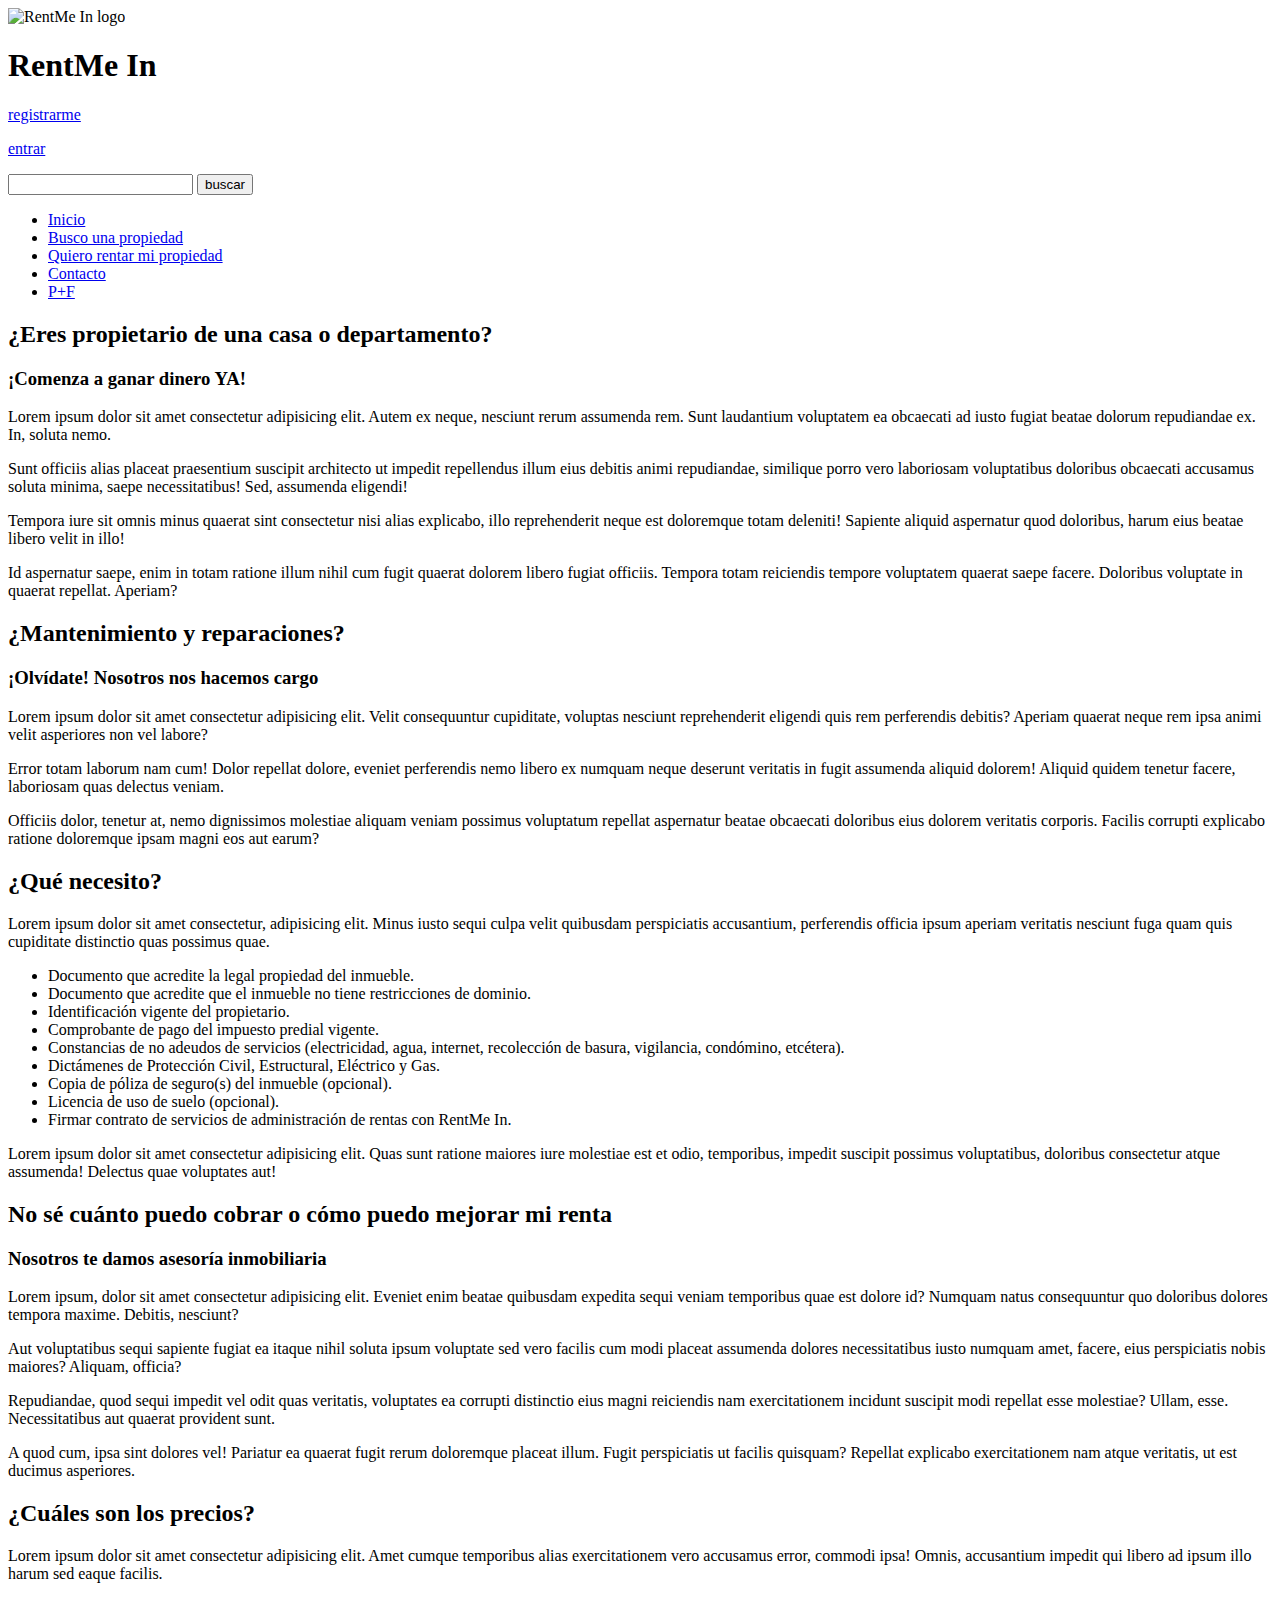
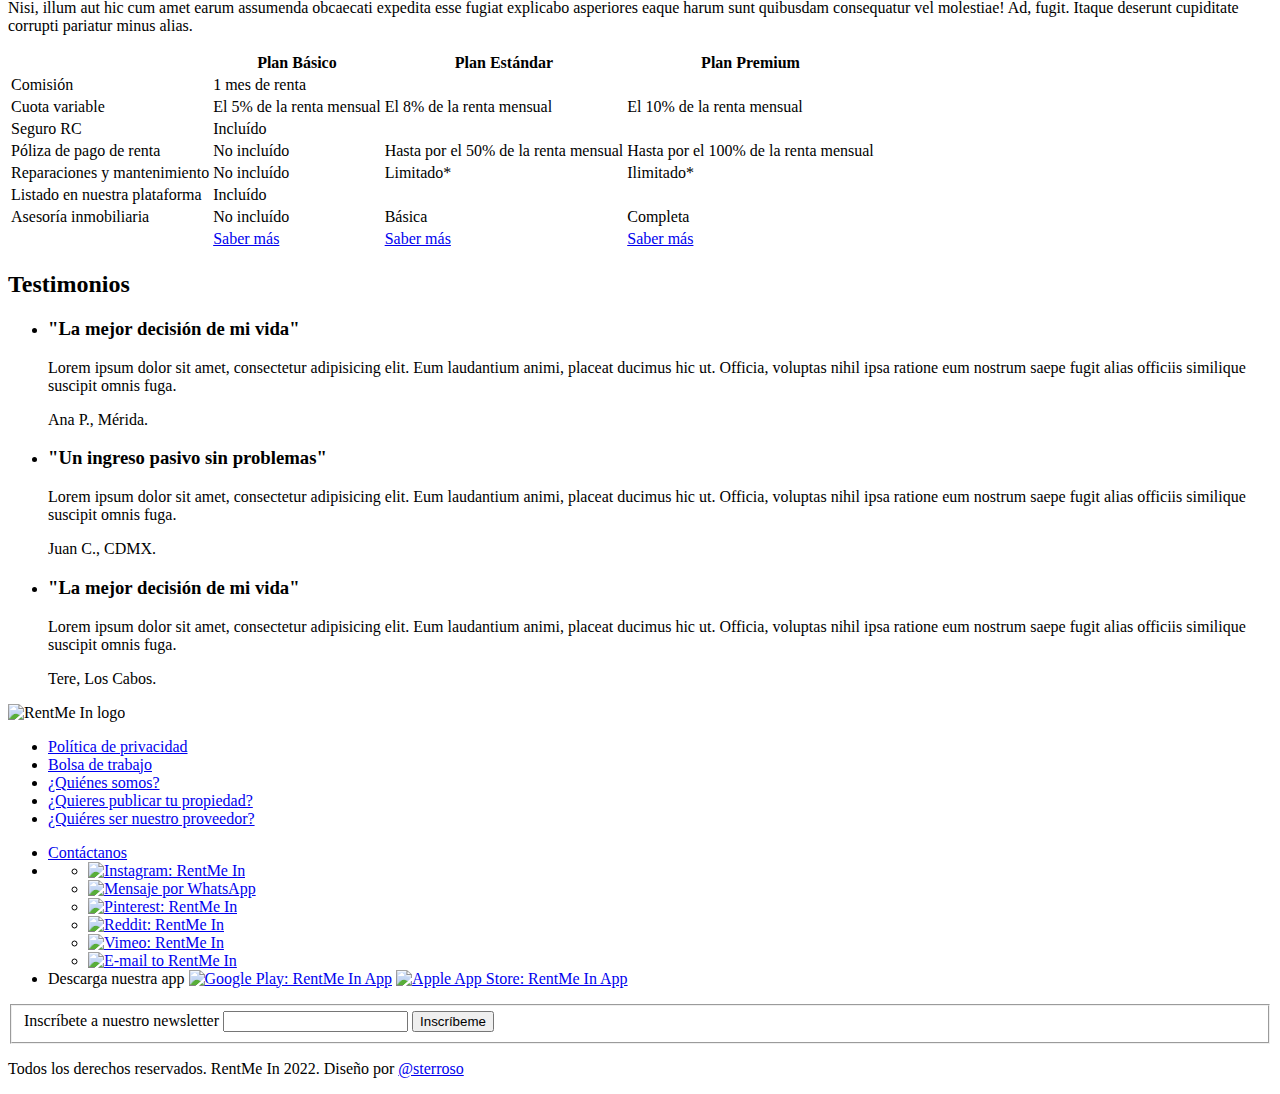
==== pages/arrendadores.html @ 109c3482 "Copyright y 'diseño por'" ====
<!DOCTYPE html>
<html lang="en">
<head>
    <!-- El atributo href de este elemento permite que todos los 
        enlaces de este html sean relativos a esta ruta.
        Se actualizará cuando se publique en el servidor de producción. -->
    <base href="/">
    <meta charset="UTF-8">
    <meta http-equiv="X-UA-Compatible" content="IE=edge">
    <meta name="viewport" content="width=device-width, initial-scale=1.0">
    <title>Quiero rentar mi propiedad</title>
    <link rel="stylesheet" href="../css/normal.css">
</head>
<body>
    <!-- Encabezado -->
    <header>
        <div class="logo"><img src="img/rentmein_logo_128x128.png" alt="RentMe In logo"></div>
        <div>
            <h1 class="main-title">RentMe In</h1>
            <div class="user-area">
                <p><a href="pages/registro.html" class="register">registrarme</a></p>
                <p><a href="pages/login.html" class="login">entrar</a></p>
            </div>
            <div class="search-top">
                <form action="pages/buscar.html" method="post" id="top_search_form">
                    <input type="search" name="query">
                    <input type="submit" value="buscar">
                </form>
            </div>
            <div class="main-menu">
                <nav>
                    <ul>
                        <li><a href="index.html">Inicio</a></li>
                        <li><a href="pages/buscar.html">Busco una propiedad</a></li>
                        <li><a href="pages/arrendadores.html">Quiero rentar mi propiedad</a></li>
                        <li><a href="pages/contacto.html">Contacto</a></li>
                        <li><a href="pages/preguntas.html">P+F</a></li>
                    </ul>
                </nav>
            </div>
        </div>
    </header>

    <!-- Contenido principal -->
    <main>
        <section>
            <hgroup>
                <h2>¿Eres propietario de una casa o departamento?</h2>
                <h3>¡Comenza a ganar dinero YA!</h3>
            </hgroup>
            
            <p>Lorem ipsum dolor sit amet consectetur adipisicing elit. Autem ex neque, nesciunt rerum assumenda rem. Sunt laudantium voluptatem ea obcaecati ad iusto fugiat beatae dolorum repudiandae ex. In, soluta nemo.</p>
            <p>Sunt officiis alias placeat praesentium suscipit architecto ut impedit repellendus illum eius debitis animi repudiandae, similique porro vero laboriosam voluptatibus doloribus obcaecati accusamus soluta minima, saepe necessitatibus! Sed, assumenda eligendi!</p>
            <p>Tempora iure sit omnis minus quaerat sint consectetur nisi alias explicabo, illo reprehenderit neque est doloremque totam deleniti! Sapiente aliquid aspernatur quod doloribus, harum eius beatae libero velit in illo!</p>
            <p>Id aspernatur saepe, enim in totam ratione illum nihil cum fugit quaerat dolorem libero fugiat officiis. Tempora totam reiciendis tempore voluptatem quaerat saepe facere. Doloribus voluptate in quaerat repellat. Aperiam?</p>
        </section>

        <section>
            <hgroup>
                <h2>¿Mantenimiento y reparaciones?</h2>
                <h3>¡Olvídate! Nosotros nos hacemos cargo</h3>
            </hgroup>
            
            <p>Lorem ipsum dolor sit amet consectetur adipisicing elit. Velit consequuntur cupiditate, voluptas nesciunt reprehenderit eligendi quis rem perferendis debitis? Aperiam quaerat neque rem ipsa animi velit asperiores non vel labore?</p>
            <p>Error totam laborum nam cum! Dolor repellat dolore, eveniet perferendis nemo libero ex numquam neque deserunt veritatis in fugit assumenda aliquid dolorem! Aliquid quidem tenetur facere, laboriosam quas delectus veniam.</p>
            <p>Officiis dolor, tenetur at, nemo dignissimos molestiae aliquam veniam possimus voluptatum repellat aspernatur beatae obcaecati doloribus eius dolorem veritatis corporis. Facilis corrupti explicabo ratione doloremque ipsam magni eos aut earum?</p>
        </section>

        <section>
            <h2>¿Qué necesito?</h2>
            <p>Lorem ipsum dolor sit amet consectetur, adipisicing elit. Minus iusto sequi culpa velit quibusdam perspiciatis accusantium, perferendis officia ipsum aperiam veritatis nesciunt fuga quam quis cupiditate distinctio quas possimus quae.</p>
            <ul>
                <li>Documento que acredite la legal propiedad del inmueble.</li>
                <li>Documento que acredite que el inmueble no tiene restricciones de dominio.</li>
                <li>Identificación vigente del propietario.</li>
                <li>Comprobante de pago del impuesto predial vigente.</li>
                <li>Constancias de no adeudos de servicios (electricidad, agua, internet, recolección de basura, vigilancia, condómino, etcétera).</li>
                <li>Dictámenes de Protección Civil, Estructural, Eléctrico y Gas.</li>
                <li>Copia de póliza de seguro(s) del inmueble (opcional).</li>
                <li>Licencia de uso de suelo (opcional).</li>
                <li>Firmar contrato de servicios de administración de rentas con RentMe In.</li>
            </ul>
            <p>Lorem ipsum dolor sit amet consectetur adipisicing elit. Quas sunt ratione maiores iure molestiae est et odio, temporibus, impedit suscipit possimus voluptatibus, doloribus consectetur atque assumenda! Delectus quae voluptates aut!</p>
        </section>

        <section>
            <hgroup>
                <h2>No sé cuánto puedo cobrar o cómo puedo mejorar mi renta</h2>
                <h3>Nosotros te damos asesoría inmobiliaria</h3>
            </hgroup>
            <p>Lorem ipsum, dolor sit amet consectetur adipisicing elit. Eveniet enim beatae quibusdam expedita sequi veniam temporibus quae est dolore id? Numquam natus consequuntur quo doloribus dolores tempora maxime. Debitis, nesciunt?</p>
            <p>Aut voluptatibus sequi sapiente fugiat ea itaque nihil soluta ipsum voluptate sed vero facilis cum modi placeat assumenda dolores necessitatibus iusto numquam amet, facere, eius perspiciatis nobis maiores? Aliquam, officia?</p>
            <p>Repudiandae, quod sequi impedit vel odit quas veritatis, voluptates ea corrupti distinctio eius magni reiciendis nam exercitationem incidunt suscipit modi repellat esse molestiae? Ullam, esse. Necessitatibus aut quaerat provident sunt.</p>
            <p>A quod cum, ipsa sint dolores vel! Pariatur ea quaerat fugit rerum doloremque placeat illum. Fugit perspiciatis ut facilis quisquam? Repellat explicabo exercitationem nam atque veritatis, ut est ducimus asperiores.</p>
        </section>

        <section>
            <h2>¿Cuáles son los precios?</h2>
            <p>Lorem ipsum dolor sit amet consectetur adipisicing elit. Amet cumque temporibus alias exercitationem vero accusamus error, commodi ipsa! Omnis, accusantium impedit qui libero ad ipsum illo harum sed eaque facilis.</p>
            <p>Nisi, illum aut hic cum amet earum assumenda obcaecati expedita esse fugiat explicabo asperiores eaque harum sunt quibusdam consequatur vel molestiae! Ad, fugit. Itaque deserunt cupiditate corrupti pariatur minus alias.</p>
            <table class="stripes first-column first-row" id="tabla_de_precios">
                <thead>
                    <tr>
                        <th></th>
                        <th>Plan Básico</th>
                        <th>Plan Estándar</th>
                        <th>Plan Premium</th>
                    </tr>
                </thead>
                <tbody>
                    <tr>
                        <td>Comisión</td>
                        <td colspan="3">1 mes de renta</td>
                    </tr>
                    <tr>
                        <td>Cuota variable</td>
                        <td>El 5% de la renta mensual</td>
                        <td>El 8% de la renta mensual</td>
                        <td>El 10% de la renta mensual</td>
                    </tr>
                    <tr>
                        <td>Seguro RC</td>
                        <td colspan="3">Incluído</td>
                    </tr>
                    <tr>
                        <td>Póliza de pago de renta</td>
                        <td>No incluído</td>
                        <td>Hasta por el 50% de la renta mensual</td>
                        <td>Hasta por el 100% de la renta mensual</td>
                    </tr>
                    <tr>
                        <td>Reparaciones y mantenimiento</td>
                        <td>No incluído</td>
                        <td>Limitado*</td>
                        <td>Ilimitado*</td>
                    </tr>
                    <tr>
                        <td>Listado en nuestra plataforma</td>
                        <td colspan="3">Incluído</td>
                    </tr>
                    <tr>
                        <td>Asesoría inmobiliaria</td>
                        <td>No incluído</td>
                        <td>Básica</td>
                        <td>Completa</td>
                    </tr>
                </tbody>
                <tfoot>
                    <tr>
                        <td></td>
                        <td><a href="pages/plan_basico.html">Saber más</a></td>
                        <td><a href="pages/plan_estandar.html">Saber más</a></td>
                        <td><a href="pages/plan_premium.html">Saber más</a></td>
                    </tr>
                </tfoot>
            </table>
        </section>

        <section>
            <h2>Testimonios</h2>
            <ul class="testimonios">
                <li>
                    <h3>"La mejor decisión de mi vida"</h3>
                    <p class="testimonio">Lorem ipsum dolor sit amet, consectetur adipisicing elit. Eum laudantium animi, placeat ducimus hic ut. Officia, voluptas nihil ipsa ratione eum nostrum saepe fugit alias officiis similique suscipit omnis fuga.</p>
                    <p class="testimonio-autor">Ana P., Mérida.</p>
                </li>
                <li>
                    <h3>"Un ingreso pasivo sin problemas"</h3>
                    <p class="testimonio">Lorem ipsum dolor sit amet, consectetur adipisicing elit. Eum laudantium animi, placeat ducimus hic ut. Officia, voluptas nihil ipsa ratione eum nostrum saepe fugit alias officiis similique suscipit omnis fuga.</p>
                    <p class="testimonio-autor">Juan C., CDMX.</p>
                </li>
                <li>
                    <h3>"La mejor decisión de mi vida"</h3>
                    <p class="testimonio">Lorem ipsum dolor sit amet, consectetur adipisicing elit. Eum laudantium animi, placeat ducimus hic ut. Officia, voluptas nihil ipsa ratione eum nostrum saepe fugit alias officiis similique suscipit omnis fuga.</p>
                    <p class="testimonio-autor">Tere, Los Cabos.</p>
                </li>
            </ul>
        </section>
    </main>

    <!-- Pié de página -->
    <footer>
        <div class="fotter-multicolumn">
            <div class="logo"><img src="img/rentmein_logo_128x128.png" alt="RentMe In logo"></div>
            <div class="footer-menu">
                <ul>
                    <li><a href="pages/privacidad.html">Política de privacidad</a></li>
                    <li><a href="pages/bolsa_de_trabajo.html">Bolsa de trabajo</a></li>
                    <li><a href="pages/nosotros.html">¿Quiénes somos?</a></li>
                    <li><a href="pages/arrendadores.html">¿Quieres publicar tu propiedad?</a></li>
                    <li><a href="pages/proveedores.html">¿Quiéres ser nuestro proveedor?</a></li>
                </ul>
            </div>
            <div class="footer-menu">
                <ul>
                    <li><a href="pages/contacto.html">Contáctanos</a></li>
                    <li>
                        <ul class="social-media-links">
                            <li><a href="https://instagram.com/rentmein/" target="_blank"><img
                                        src="img/005-instagram.png" alt="Instagram: RentMe In"></a></li>
                            <li><a href="https://wa.me/529671410559" target="_blank"><img src="img/002-whatsapp.png"
                                        alt="Mensaje por WhatsApp"></a></li>
                            <li><a href="https://pinterest.com/rentmein/" target="_blank"><img
                                        src="img/001-pinterest.png" alt="Pinterest: RentMe In"></a></li>
                            <li><a href="https://reddit.com/u/rentmein/" target="_blank"><img src="img/003-reddit.png"
                                        alt="Reddit: RentMe In"></a></li>
                            <li><a href="https://vimeo.com/rentmein/" target="_blank"><img src="img/004-vimeo.png"
                                        alt="Vimeo: RentMe In"></a></li>
                            <li><a href="mailto:info@rentmein.com"><img src="img/006-email.png"
                                        alt="E-mail to RentMe In"></a></li>
                        </ul>
                    </li>
                    <li>Descarga nuestra app <a
                            href="https://play.google.com/store/apps/details?id=com.rentmein.mediaclient"
                            target="_blank"><img src="img/007-playstore.png" alt="Google Play: RentMe In App"></a> <a
                            href="https://apps.apple.com/es/app/rentme-in/id000000000" target="_blank"><img
                                src="img/008-app-store.png" alt="Apple App Store: RentMe In App"></a></li>
                </ul>
            </div>
            <div class="newsletter-subscription-column">
                <form action="subscripcion.html" class="newsletter-subscription-form">
                    <fieldset>
                        <label for="email">Inscríbete a nuestro newsletter</label>
                        <input type="email" name="email" id="email">
                        <input type="submit" value="Inscríbeme">
                    </fieldset>
                </form>
            </div>
        </div>
        <div class="footerspan">
            <p class="copyright">Todos los derechos reservados. RentMe In 2022. Diseño por <a
                    href="http://coderhouse.terroso.com.mx/37255/reto_1" target="_blank"
                    rel="noopener noreferrer">@sterroso</a></p>
        </div>
    </footer>
</body>
</html>
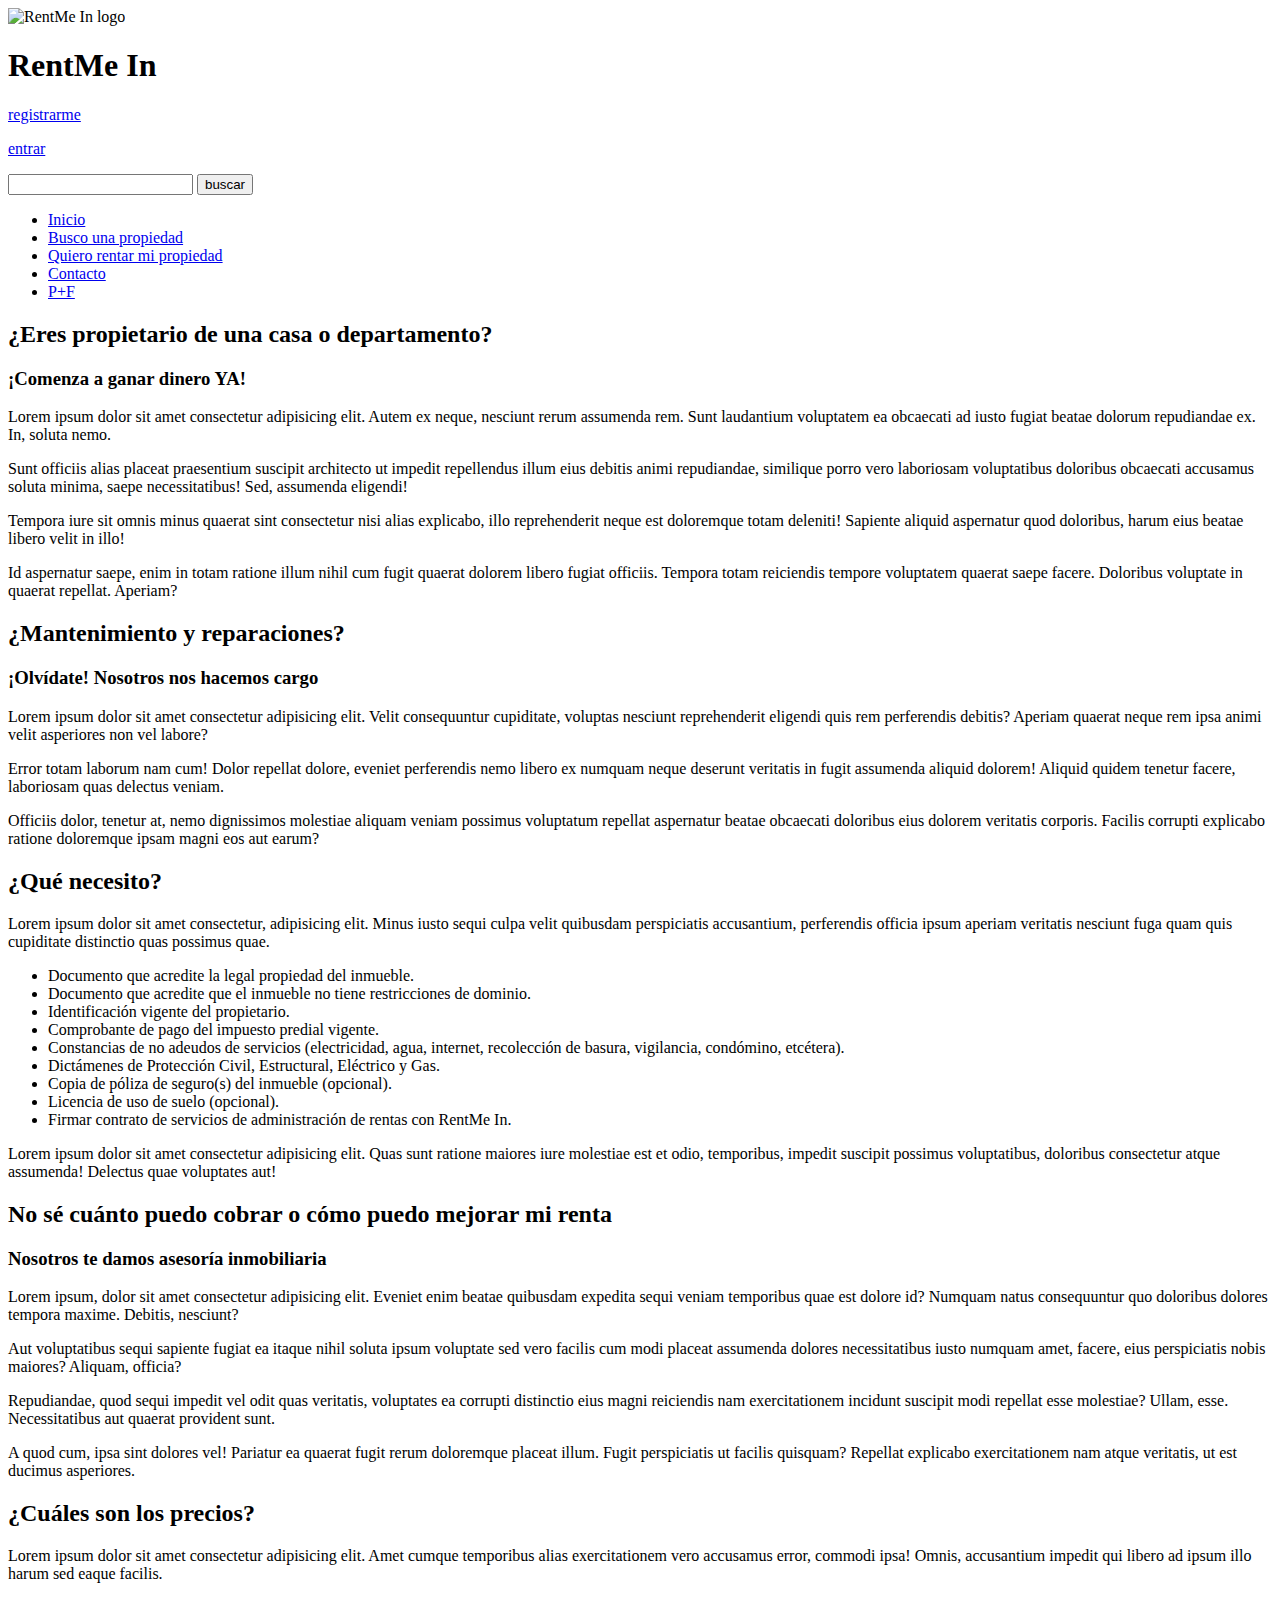
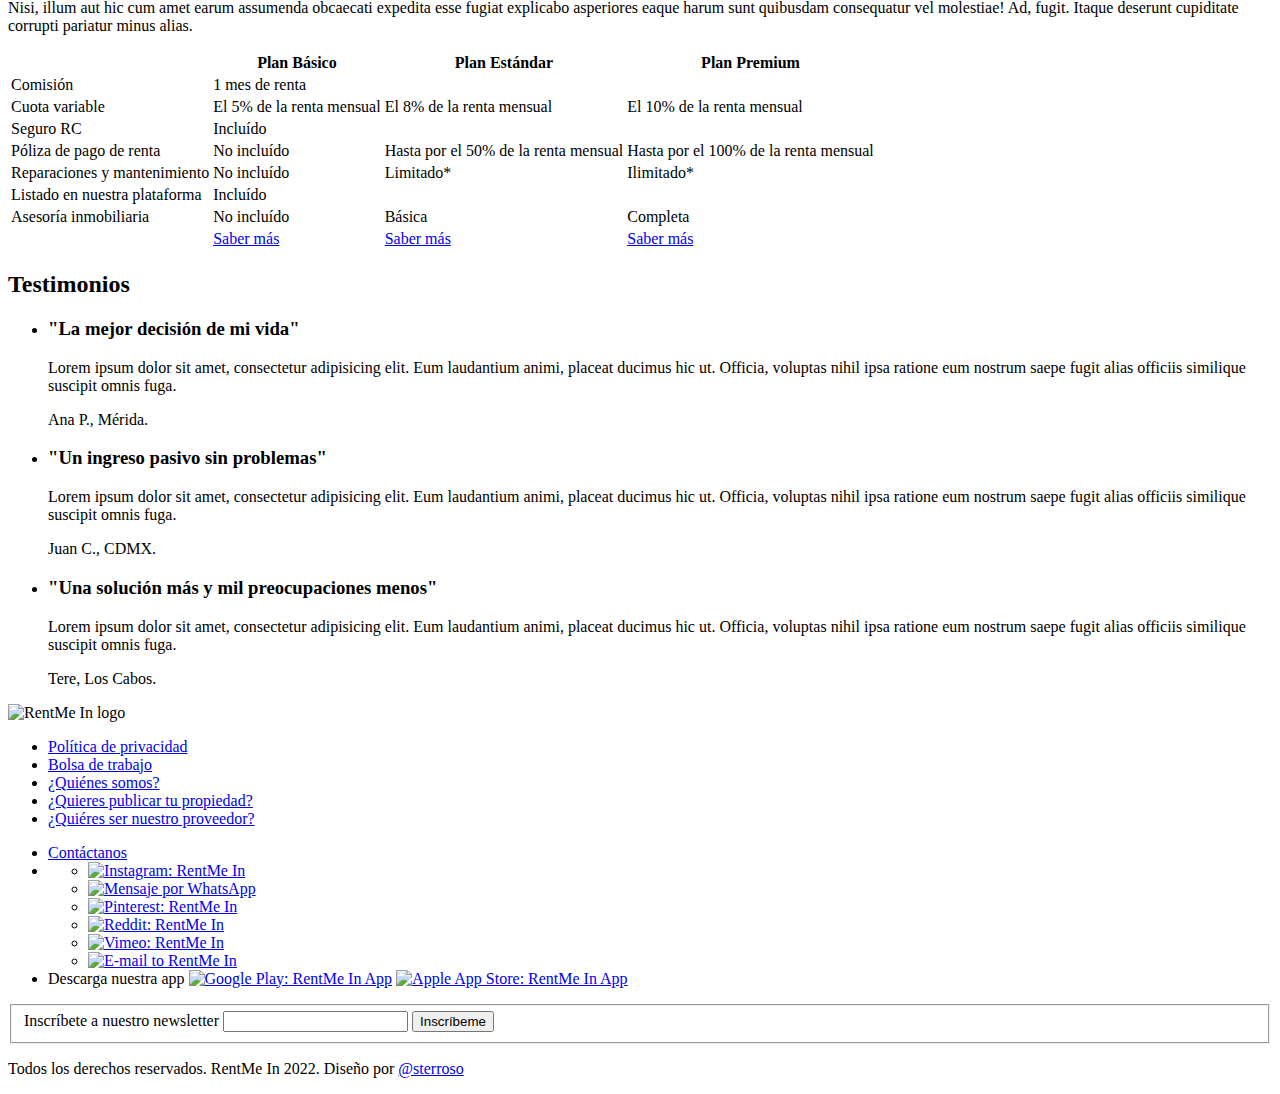
==== commit 96fa5b50: "Cambio testimonio arrendadores" ====
--- a/pages/arrendadores.html
+++ b/pages/arrendadores.html
@@ -1,5 +1,6 @@
 <!DOCTYPE html>
 <html lang="en">
+
 <head>
     <!-- El atributo href de este elemento permite que todos los 
         enlaces de este html sean relativos a esta ruta.
@@ -11,6 +12,7 @@
     <title>Quiero rentar mi propiedad</title>
     <link rel="stylesheet" href="../css/normal.css">
 </head>
+
 <body>
     <!-- Encabezado -->
     <header>
@@ -48,11 +50,19 @@
                 <h2>¿Eres propietario de una casa o departamento?</h2>
                 <h3>¡Comenza a ganar dinero YA!</h3>
             </hgroup>
-            
-            <p>Lorem ipsum dolor sit amet consectetur adipisicing elit. Autem ex neque, nesciunt rerum assumenda rem. Sunt laudantium voluptatem ea obcaecati ad iusto fugiat beatae dolorum repudiandae ex. In, soluta nemo.</p>
-            <p>Sunt officiis alias placeat praesentium suscipit architecto ut impedit repellendus illum eius debitis animi repudiandae, similique porro vero laboriosam voluptatibus doloribus obcaecati accusamus soluta minima, saepe necessitatibus! Sed, assumenda eligendi!</p>
-            <p>Tempora iure sit omnis minus quaerat sint consectetur nisi alias explicabo, illo reprehenderit neque est doloremque totam deleniti! Sapiente aliquid aspernatur quod doloribus, harum eius beatae libero velit in illo!</p>
-            <p>Id aspernatur saepe, enim in totam ratione illum nihil cum fugit quaerat dolorem libero fugiat officiis. Tempora totam reiciendis tempore voluptatem quaerat saepe facere. Doloribus voluptate in quaerat repellat. Aperiam?</p>
+
+            <p>Lorem ipsum dolor sit amet consectetur adipisicing elit. Autem ex neque, nesciunt rerum assumenda rem.
+                Sunt laudantium voluptatem ea obcaecati ad iusto fugiat beatae dolorum repudiandae ex. In, soluta nemo.
+            </p>
+            <p>Sunt officiis alias placeat praesentium suscipit architecto ut impedit repellendus illum eius debitis
+                animi repudiandae, similique porro vero laboriosam voluptatibus doloribus obcaecati accusamus soluta
+                minima, saepe necessitatibus! Sed, assumenda eligendi!</p>
+            <p>Tempora iure sit omnis minus quaerat sint consectetur nisi alias explicabo, illo reprehenderit neque est
+                doloremque totam deleniti! Sapiente aliquid aspernatur quod doloribus, harum eius beatae libero velit in
+                illo!</p>
+            <p>Id aspernatur saepe, enim in totam ratione illum nihil cum fugit quaerat dolorem libero fugiat officiis.
+                Tempora totam reiciendis tempore voluptatem quaerat saepe facere. Doloribus voluptate in quaerat
+                repellat. Aperiam?</p>
         </section>
 
         <section>
@@ -60,27 +70,38 @@
                 <h2>¿Mantenimiento y reparaciones?</h2>
                 <h3>¡Olvídate! Nosotros nos hacemos cargo</h3>
             </hgroup>
-            
-            <p>Lorem ipsum dolor sit amet consectetur adipisicing elit. Velit consequuntur cupiditate, voluptas nesciunt reprehenderit eligendi quis rem perferendis debitis? Aperiam quaerat neque rem ipsa animi velit asperiores non vel labore?</p>
-            <p>Error totam laborum nam cum! Dolor repellat dolore, eveniet perferendis nemo libero ex numquam neque deserunt veritatis in fugit assumenda aliquid dolorem! Aliquid quidem tenetur facere, laboriosam quas delectus veniam.</p>
-            <p>Officiis dolor, tenetur at, nemo dignissimos molestiae aliquam veniam possimus voluptatum repellat aspernatur beatae obcaecati doloribus eius dolorem veritatis corporis. Facilis corrupti explicabo ratione doloremque ipsam magni eos aut earum?</p>
+
+            <p>Lorem ipsum dolor sit amet consectetur adipisicing elit. Velit consequuntur cupiditate, voluptas nesciunt
+                reprehenderit eligendi quis rem perferendis debitis? Aperiam quaerat neque rem ipsa animi velit
+                asperiores non vel labore?</p>
+            <p>Error totam laborum nam cum! Dolor repellat dolore, eveniet perferendis nemo libero ex numquam neque
+                deserunt veritatis in fugit assumenda aliquid dolorem! Aliquid quidem tenetur facere, laboriosam quas
+                delectus veniam.</p>
+            <p>Officiis dolor, tenetur at, nemo dignissimos molestiae aliquam veniam possimus voluptatum repellat
+                aspernatur beatae obcaecati doloribus eius dolorem veritatis corporis. Facilis corrupti explicabo
+                ratione doloremque ipsam magni eos aut earum?</p>
         </section>
 
         <section>
             <h2>¿Qué necesito?</h2>
-            <p>Lorem ipsum dolor sit amet consectetur, adipisicing elit. Minus iusto sequi culpa velit quibusdam perspiciatis accusantium, perferendis officia ipsum aperiam veritatis nesciunt fuga quam quis cupiditate distinctio quas possimus quae.</p>
+            <p>Lorem ipsum dolor sit amet consectetur, adipisicing elit. Minus iusto sequi culpa velit quibusdam
+                perspiciatis accusantium, perferendis officia ipsum aperiam veritatis nesciunt fuga quam quis cupiditate
+                distinctio quas possimus quae.</p>
             <ul>
                 <li>Documento que acredite la legal propiedad del inmueble.</li>
                 <li>Documento que acredite que el inmueble no tiene restricciones de dominio.</li>
                 <li>Identificación vigente del propietario.</li>
                 <li>Comprobante de pago del impuesto predial vigente.</li>
-                <li>Constancias de no adeudos de servicios (electricidad, agua, internet, recolección de basura, vigilancia, condómino, etcétera).</li>
+                <li>Constancias de no adeudos de servicios (electricidad, agua, internet, recolección de basura,
+                    vigilancia, condómino, etcétera).</li>
                 <li>Dictámenes de Protección Civil, Estructural, Eléctrico y Gas.</li>
                 <li>Copia de póliza de seguro(s) del inmueble (opcional).</li>
                 <li>Licencia de uso de suelo (opcional).</li>
                 <li>Firmar contrato de servicios de administración de rentas con RentMe In.</li>
             </ul>
-            <p>Lorem ipsum dolor sit amet consectetur adipisicing elit. Quas sunt ratione maiores iure molestiae est et odio, temporibus, impedit suscipit possimus voluptatibus, doloribus consectetur atque assumenda! Delectus quae voluptates aut!</p>
+            <p>Lorem ipsum dolor sit amet consectetur adipisicing elit. Quas sunt ratione maiores iure molestiae est et
+                odio, temporibus, impedit suscipit possimus voluptatibus, doloribus consectetur atque assumenda!
+                Delectus quae voluptates aut!</p>
         </section>
 
         <section>
@@ -88,16 +109,28 @@
                 <h2>No sé cuánto puedo cobrar o cómo puedo mejorar mi renta</h2>
                 <h3>Nosotros te damos asesoría inmobiliaria</h3>
             </hgroup>
-            <p>Lorem ipsum, dolor sit amet consectetur adipisicing elit. Eveniet enim beatae quibusdam expedita sequi veniam temporibus quae est dolore id? Numquam natus consequuntur quo doloribus dolores tempora maxime. Debitis, nesciunt?</p>
-            <p>Aut voluptatibus sequi sapiente fugiat ea itaque nihil soluta ipsum voluptate sed vero facilis cum modi placeat assumenda dolores necessitatibus iusto numquam amet, facere, eius perspiciatis nobis maiores? Aliquam, officia?</p>
-            <p>Repudiandae, quod sequi impedit vel odit quas veritatis, voluptates ea corrupti distinctio eius magni reiciendis nam exercitationem incidunt suscipit modi repellat esse molestiae? Ullam, esse. Necessitatibus aut quaerat provident sunt.</p>
-            <p>A quod cum, ipsa sint dolores vel! Pariatur ea quaerat fugit rerum doloremque placeat illum. Fugit perspiciatis ut facilis quisquam? Repellat explicabo exercitationem nam atque veritatis, ut est ducimus asperiores.</p>
+            <p>Lorem ipsum, dolor sit amet consectetur adipisicing elit. Eveniet enim beatae quibusdam expedita sequi
+                veniam temporibus quae est dolore id? Numquam natus consequuntur quo doloribus dolores tempora maxime.
+                Debitis, nesciunt?</p>
+            <p>Aut voluptatibus sequi sapiente fugiat ea itaque nihil soluta ipsum voluptate sed vero facilis cum modi
+                placeat assumenda dolores necessitatibus iusto numquam amet, facere, eius perspiciatis nobis maiores?
+                Aliquam, officia?</p>
+            <p>Repudiandae, quod sequi impedit vel odit quas veritatis, voluptates ea corrupti distinctio eius magni
+                reiciendis nam exercitationem incidunt suscipit modi repellat esse molestiae? Ullam, esse.
+                Necessitatibus aut quaerat provident sunt.</p>
+            <p>A quod cum, ipsa sint dolores vel! Pariatur ea quaerat fugit rerum doloremque placeat illum. Fugit
+                perspiciatis ut facilis quisquam? Repellat explicabo exercitationem nam atque veritatis, ut est ducimus
+                asperiores.</p>
         </section>
 
         <section>
             <h2>¿Cuáles son los precios?</h2>
-            <p>Lorem ipsum dolor sit amet consectetur adipisicing elit. Amet cumque temporibus alias exercitationem vero accusamus error, commodi ipsa! Omnis, accusantium impedit qui libero ad ipsum illo harum sed eaque facilis.</p>
-            <p>Nisi, illum aut hic cum amet earum assumenda obcaecati expedita esse fugiat explicabo asperiores eaque harum sunt quibusdam consequatur vel molestiae! Ad, fugit. Itaque deserunt cupiditate corrupti pariatur minus alias.</p>
+            <p>Lorem ipsum dolor sit amet consectetur adipisicing elit. Amet cumque temporibus alias exercitationem vero
+                accusamus error, commodi ipsa! Omnis, accusantium impedit qui libero ad ipsum illo harum sed eaque
+                facilis.</p>
+            <p>Nisi, illum aut hic cum amet earum assumenda obcaecati expedita esse fugiat explicabo asperiores eaque
+                harum sunt quibusdam consequatur vel molestiae! Ad, fugit. Itaque deserunt cupiditate corrupti pariatur
+                minus alias.</p>
             <table class="stripes first-column first-row" id="tabla_de_precios">
                 <thead>
                     <tr>
@@ -161,17 +194,23 @@
             <ul class="testimonios">
                 <li>
                     <h3>"La mejor decisión de mi vida"</h3>
-                    <p class="testimonio">Lorem ipsum dolor sit amet, consectetur adipisicing elit. Eum laudantium animi, placeat ducimus hic ut. Officia, voluptas nihil ipsa ratione eum nostrum saepe fugit alias officiis similique suscipit omnis fuga.</p>
+                    <p class="testimonio">Lorem ipsum dolor sit amet, consectetur adipisicing elit. Eum laudantium
+                        animi, placeat ducimus hic ut. Officia, voluptas nihil ipsa ratione eum nostrum saepe fugit
+                        alias officiis similique suscipit omnis fuga.</p>
                     <p class="testimonio-autor">Ana P., Mérida.</p>
                 </li>
                 <li>
                     <h3>"Un ingreso pasivo sin problemas"</h3>
-                    <p class="testimonio">Lorem ipsum dolor sit amet, consectetur adipisicing elit. Eum laudantium animi, placeat ducimus hic ut. Officia, voluptas nihil ipsa ratione eum nostrum saepe fugit alias officiis similique suscipit omnis fuga.</p>
+                    <p class="testimonio">Lorem ipsum dolor sit amet, consectetur adipisicing elit. Eum laudantium
+                        animi, placeat ducimus hic ut. Officia, voluptas nihil ipsa ratione eum nostrum saepe fugit
+                        alias officiis similique suscipit omnis fuga.</p>
                     <p class="testimonio-autor">Juan C., CDMX.</p>
                 </li>
                 <li>
-                    <h3>"La mejor decisión de mi vida"</h3>
-                    <p class="testimonio">Lorem ipsum dolor sit amet, consectetur adipisicing elit. Eum laudantium animi, placeat ducimus hic ut. Officia, voluptas nihil ipsa ratione eum nostrum saepe fugit alias officiis similique suscipit omnis fuga.</p>
+                    <h3>"Una solución más y mil preocupaciones menos"</h3>
+                    <p class="testimonio">Lorem ipsum dolor sit amet, consectetur adipisicing elit. Eum laudantium
+                        animi, placeat ducimus hic ut. Officia, voluptas nihil ipsa ratione eum nostrum saepe fugit
+                        alias officiis similique suscipit omnis fuga.</p>
                     <p class="testimonio-autor">Tere, Los Cabos.</p>
                 </li>
             </ul>
@@ -234,4 +273,5 @@
         </div>
     </footer>
 </body>
+
 </html>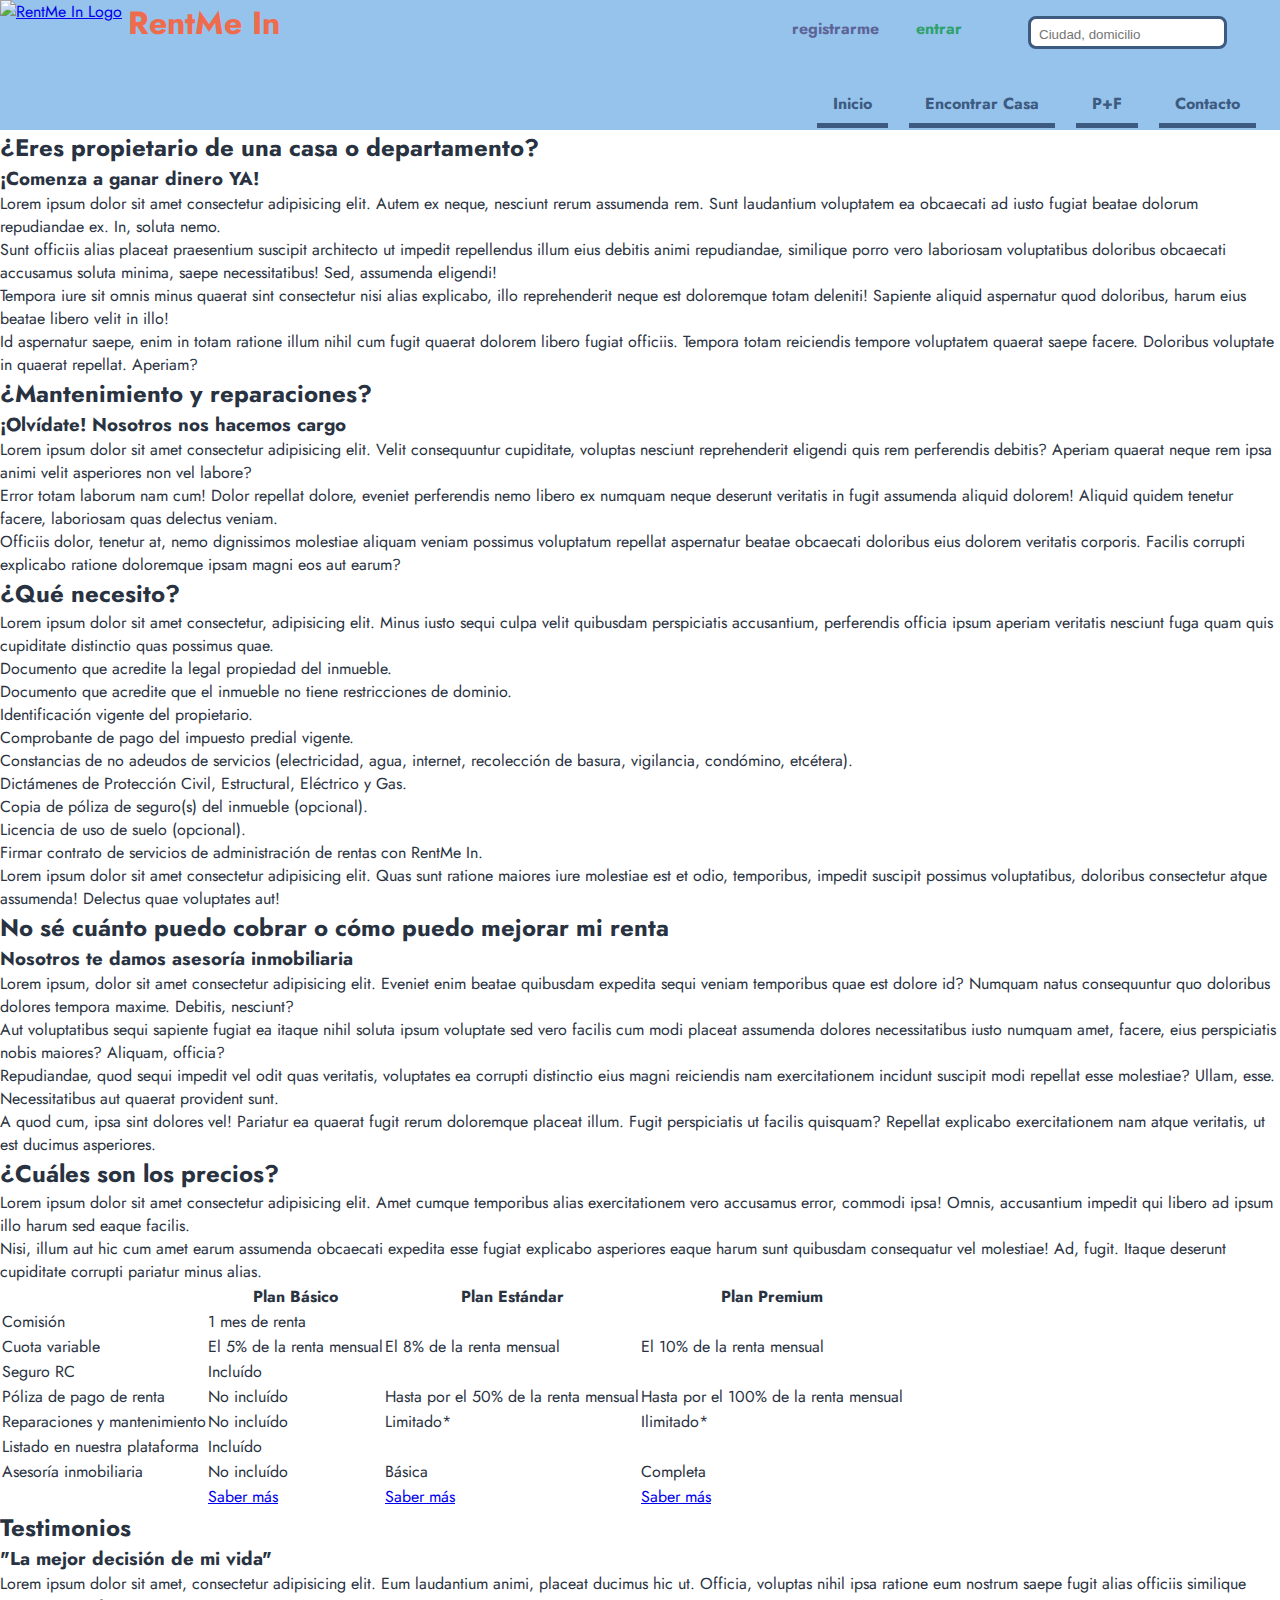
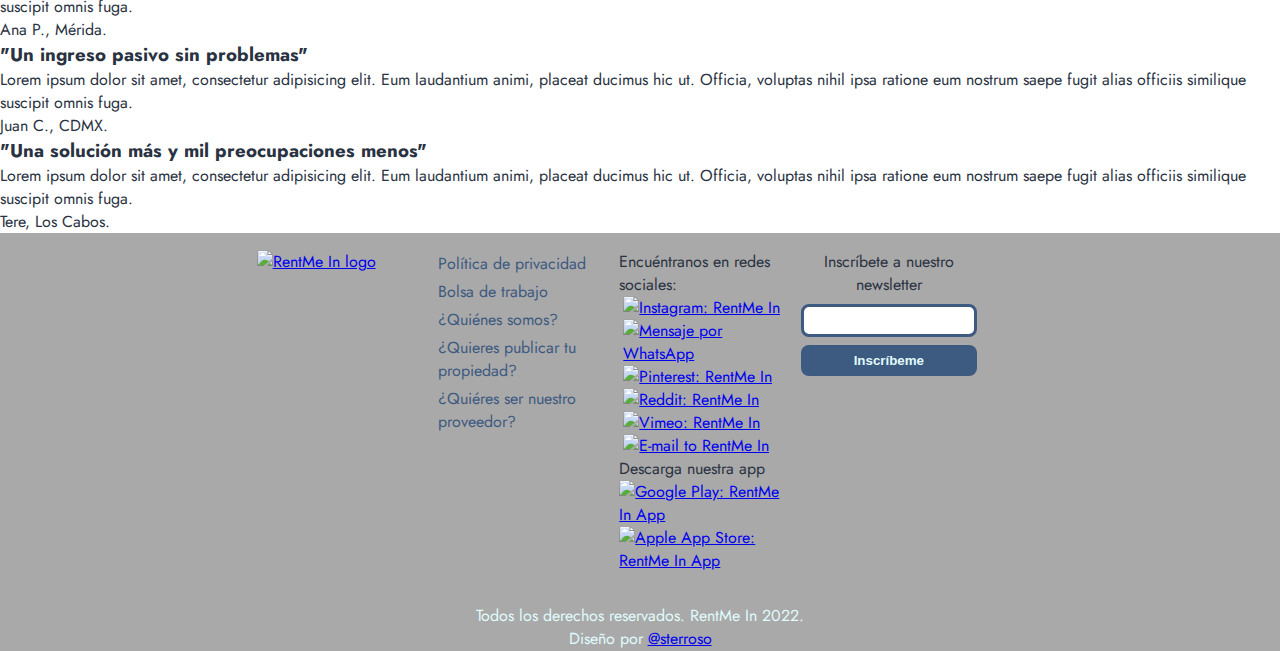
==== commit 0bd52530: "Initial commit for branch" ====
--- a/pages/arrendadores.html
+++ b/pages/arrendadores.html
@@ -1,5 +1,5 @@
 <!DOCTYPE html>
-<html lang="en">
+<html lang="es">
 
 <head>
     <!-- El atributo href de este elemento permite que todos los 
@@ -9,34 +9,57 @@
     <meta charset="UTF-8">
     <meta http-equiv="X-UA-Compatible" content="IE=edge">
     <meta name="viewport" content="width=device-width, initial-scale=1.0">
-    <title>Quiero rentar mi propiedad</title>
-    <link rel="stylesheet" href="../css/normal.css">
+    <title>RentMe In :: Quiero Rentar mi Propiedad</title>
+    <link rel="stylesheet" href="css/style.css">
 </head>
 
 <body>
-    <!-- Encabezado -->
+    <!-- Bloque de header (encabezado) -->
     <header>
-        <div class="logo"><img src="img/rentmein_logo_128x128.png" alt="RentMe In logo"></div>
-        <div>
-            <h1 class="main-title">RentMe In</h1>
-            <div class="user-area">
-                <p><a href="pages/registro.html" class="register">registrarme</a></p>
-                <p><a href="pages/login.html" class="login">entrar</a></p>
+        <!-- Sub-bloque izquierdo del encabezado -->
+        <div class="header__left">
+            <a href="index.html"><picture class="header__logo-container">
+                <img src="img/logo_128x128_transparent.png" alt="RentMe In Logo">
+            </picture></a>
+        </div>
+
+        <!-- Sub-bloque derecho del encabezado -->
+        <div class="header__right">
+            <!-- Sub-bloque superior derecho del encabezado (título, registro, login y búsqueda) -->
+            <div class="header__upper-right">
+                <!-- Área de marca (nombre de la marca, slogan, lema, etc.) -->
+                <div class="header__brand-area">
+                    <h1 class="header__title"><a href="index.html">RentMe In</a></h1>
+                </div>
+
+                <!-- Área de acceso (registro + entrar / usuario + salir) -->
+                <div class="header__login-area">
+                    <!-- Menú de acceso -->
+                    <ul class="head__login-menu">
+                        <li class="header__signup"><a href="#">registrarme</a></li>
+                        <li class="header__login"><a href="#">entrar</a></li>
+                    </ul>
+                </div>
+
+                <!-- Área de búsqueda (formulario de búsqueda) -->
+                <div class="header__search-area">
+                    <form action="#" method="post" id="search-form" name="search-form">
+                        <fieldset>
+                            <input type="search" name="search-text" id="search-text" placeholder="Ciudad, domicilio">
+                            <input type="submit" value="Buscar">
+                        </fieldset>
+                    </form>
+                </div>
             </div>
-            <div class="search-top">
-                <form action="pages/buscar.html" method="post" id="top_search_form">
-                    <input type="search" name="query">
-                    <input type="submit" value="buscar">
-                </form>
-            </div>
-            <div class="main-menu">
+
+            <!-- Sub-bloque inferior derecho del encabezado (menú principal) -->
+            <div class="header__lower-rigt">
                 <nav>
-                    <ul>
-                        <li><a href="index.html">Inicio</a></li>
-                        <li><a href="pages/buscar.html">Busco una propiedad</a></li>
-                        <li><a href="pages/arrendadores.html">Quiero rentar mi propiedad</a></li>
-                        <li><a href="pages/contacto.html">Contacto</a></li>
-                        <li><a href="pages/preguntas.html">P+F</a></li>
+                    <ul class="header__main-menu">
+                        <li class="header__main-menu-item"><a href="index.html">Inicio</a></li>
+                        <li class="header__main-menu-item"><a href="pages/buscar.html">Encontrar Casa</a></li>
+                        <li class="header__main-menu-item"><a href="pages/preguntas.html">P+F</a></li>
+                        <li class="header__main-menu-item"><a href="pages/contacto.html">Contacto</a></li>
                     </ul>
                 </nav>
             </div>
@@ -217,59 +240,99 @@
         </section>
     </main>
 
-    <!-- Pié de página -->
+    <!-- Bloque footer (pié de página) -->
     <footer>
-        <div class="fotter-multicolumn">
-            <div class="logo"><img src="img/rentmein_logo_128x128.png" alt="RentMe In logo"></div>
-            <div class="footer-menu">
-                <ul>
-                    <li><a href="pages/privacidad.html">Política de privacidad</a></li>
-                    <li><a href="pages/bolsa_de_trabajo.html">Bolsa de trabajo</a></li>
-                    <li><a href="pages/nosotros.html">¿Quiénes somos?</a></li>
-                    <li><a href="pages/arrendadores.html">¿Quieres publicar tu propiedad?</a></li>
-                    <li><a href="pages/proveedores.html">¿Quiéres ser nuestro proveedor?</a></li>
+        <!-- Lista para distribuir el contenido del footer en columnas (disposición horizontal) -->
+        <ul class="footer__horizontal-list">
+            <!-- Columna que contiene el logotipo. -->
+            <li class="footer__horizontal-list-item">
+                <a href="index.html"><picture class="footer__logo-container">
+                    <img src="img/logo_128x128_transparent.png" alt="RentMe In logo">
+                </picture></a>
+            </li>
+
+            <!-- Columna que contiene un pequeño menú. -->
+            <li class="footer__horizontal-list-item">
+                <ul class="footer__bottom-menu">
+                    <li class="footer__bottom-menu-item"><a href="#">Política de privacidad</a></li>
+                    <li class="footer__bottom-menu-item"><a href="#">Bolsa de trabajo</a></li>
+                    <li class="footer__bottom-menu-item"><a href="#">¿Quiénes somos?</a></li>
+                    <li class="footer__bottom-menu-item"><a href="#">¿Quieres publicar tu propiedad?</a></li>
+                    <li class="footer__bottom-menu-item"><a href="#">¿Quiéres ser nuestro proveedor?</a></li>
                 </ul>
-            </div>
-            <div class="footer-menu">
-                <ul>
-                    <li><a href="pages/contacto.html">Contáctanos</a></li>
-                    <li>
-                        <ul class="social-media-links">
-                            <li><a href="https://instagram.com/rentmein/" target="_blank"><img
-                                        src="img/005-instagram.png" alt="Instagram: RentMe In"></a></li>
-                            <li><a href="https://wa.me/529671410559" target="_blank"><img src="img/002-whatsapp.png"
-                                        alt="Mensaje por WhatsApp"></a></li>
-                            <li><a href="https://pinterest.com/rentmein/" target="_blank"><img
-                                        src="img/001-pinterest.png" alt="Pinterest: RentMe In"></a></li>
-                            <li><a href="https://reddit.com/u/rentmein/" target="_blank"><img src="img/003-reddit.png"
-                                        alt="Reddit: RentMe In"></a></li>
-                            <li><a href="https://vimeo.com/rentmein/" target="_blank"><img src="img/004-vimeo.png"
-                                        alt="Vimeo: RentMe In"></a></li>
-                            <li><a href="mailto:info@rentmein.com"><img src="img/006-email.png"
-                                        alt="E-mail to RentMe In"></a></li>
+            </li>
+
+            <!-- Columna que contiene ligas a redes sociales y descargar las apps móviles. -->
+            <li class="footer__horizontal-list-item">
+                <ul class="footer__bottom-menu">
+                    <li class="footer_bottom-menu-item">Encuéntranos en redes sociales:</li>
+                    <li class="footer_bottom-menu-item">
+                        <ul class="footer__social-media-list">
+                            <!-- Instagram -->
+                            <li class="footer__social-media-list-item">
+                                <a href="#" target="_blank"><img src="img/005-instagram.png"
+                                        alt="Instagram: RentMe In"></a>
+                            </li>
+
+                            <!-- WhatsApp -->
+                            <li class="footer__social-media-list-item">
+                                <a href="#" target="_blank"><img src="img/002-whatsapp.png"
+                                        alt="Mensaje por WhatsApp"></a>
+                            </li>
+
+                            <!-- Pinterest -->
+                            <li class="footer__social-media-list-item">
+                                <a href="#" target="_blank"><img src="img/001-pinterest.png"
+                                        alt="Pinterest: RentMe In"></a>
+                            </li>
+
+                            <!-- Reddit -->
+                            <li class="footer__social-media-list-item">
+                                <a href="#" target="_blank"><img src="img/003-reddit.png" alt="Reddit: RentMe In"></a>
+                            </li>
+
+                            <!-- Vimeo -->
+                            <li class="footer__social-media-list-item">
+                                <a href="#" target="_blank"><img src="img/004-vimeo.png" alt="Vimeo: RentMe In"></a>
+                            </li>
+
+                            <!-- E-mail -->
+                            <li class="footer__social-media-list-item">
+                                <a href="mailto:sergio.terroso@gmail.com"><img src="img/006-email.png"
+                                        alt="E-mail to RentMe In"></a>
+                            </li>
                         </ul>
                     </li>
-                    <li>Descarga nuestra app <a
-                            href="https://play.google.com/store/apps/details?id=com.rentmein.mediaclient"
-                            target="_blank"><img src="img/007-playstore.png" alt="Google Play: RentMe In App"></a> <a
-                            href="https://apps.apple.com/es/app/rentme-in/id000000000" target="_blank"><img
-                                src="img/008-app-store.png" alt="Apple App Store: RentMe In App"></a></li>
+
+                    <li class="footer_bottom-menu-item">Descarga nuestra app <a href="#" target="_blank"><img
+                                src="img/007-playstore.png" alt="Google Play: RentMe In App"></a> <a href="#"
+                            target="_blank"><img src="img/008-app-store.png" alt="Apple App Store: RentMe In App"></a>
+                    </li>
                 </ul>
-            </div>
-            <div class="newsletter-subscription-column">
-                <form action="subscripcion.html" class="newsletter-subscription-form">
-                    <fieldset>
-                        <label for="email">Inscríbete a nuestro newsletter</label>
-                        <input type="email" name="email" id="email">
-                        <input type="submit" value="Inscríbeme">
-                    </fieldset>
+            </li>
+
+            <!-- Columna que contiene el formulario de subscripción al newsletter -->
+            <li class="footer__horizontal-list-item">
+                <form id="footer__subscription-form" action="#" class="newsletter-subscription-form" method="post">
+                    <ul class="footer__subscription-form-column">
+                        <li class="footer__subscription-form-column-item">
+                            <label for="footer__subscription-form-email">Inscríbete a nuestro newsletter</label>
+                        </li>
+                        <li class="footer__subscription-form-column-item">
+                            <input type="email" name="email" id="footer__subscription-form-email">
+                        </li>
+                        <li class="footer__subscription-form-column-item">
+                            <input type="submit" value="Inscríbeme">
+                        </li>
+                    </ul class="footer__subscription-form-column">
                 </form>
-            </div>
-        </div>
-        <div class="footerspan">
-            <p class="copyright">Todos los derechos reservados. RentMe In 2022. Diseño por <a
-                    href="http://coderhouse.terroso.com.mx/37255/reto_1" target="_blank"
-                    rel="noopener noreferrer">@sterroso</a></p>
+            </li>
+        </ul>
+
+        <!-- Área del Copyright y Créditos -->
+        <div class="footer__span">
+            <p class="footer__copyright">Todos los derechos reservados. RentMe In 2022.</p>
+            <p class="footer__design-by">Diseño por <a href="mailto:sergio.terroso@gmail.com">@sterroso</a></p>
         </div>
     </footer>
 </body>
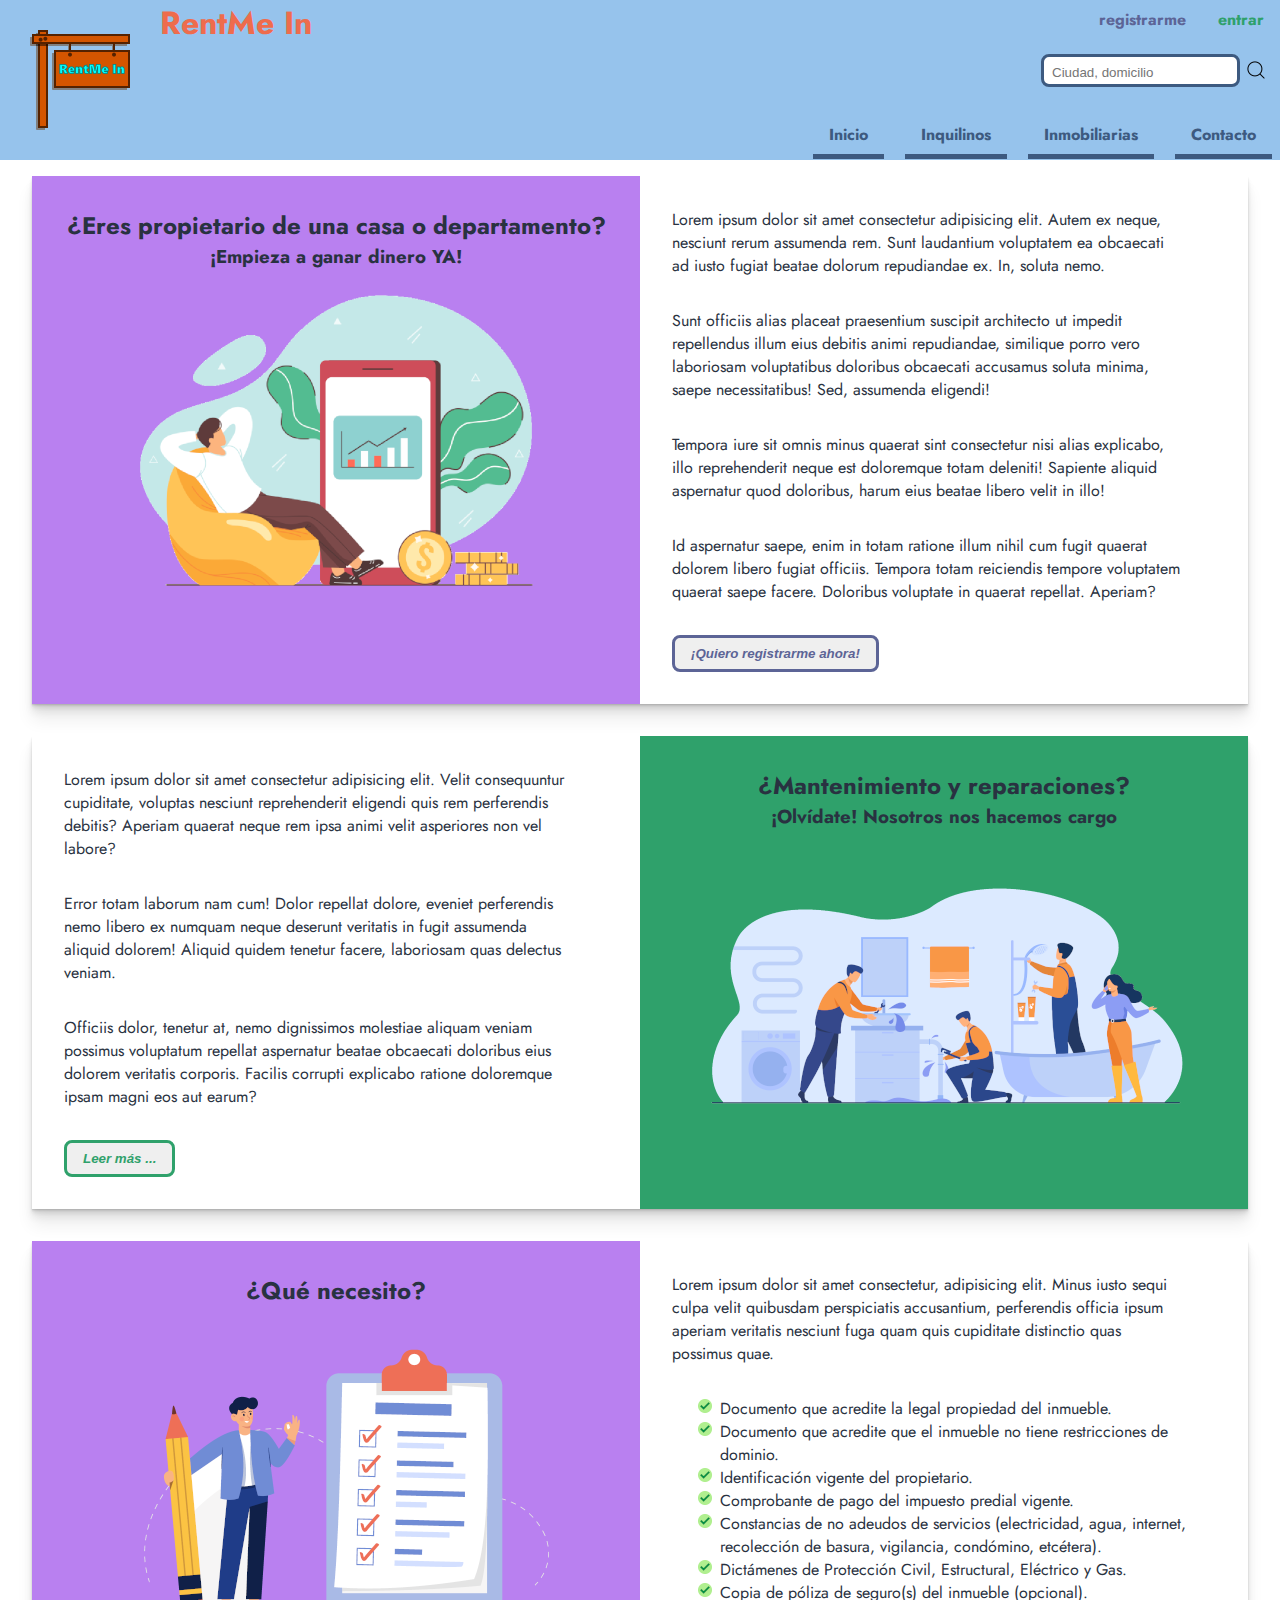
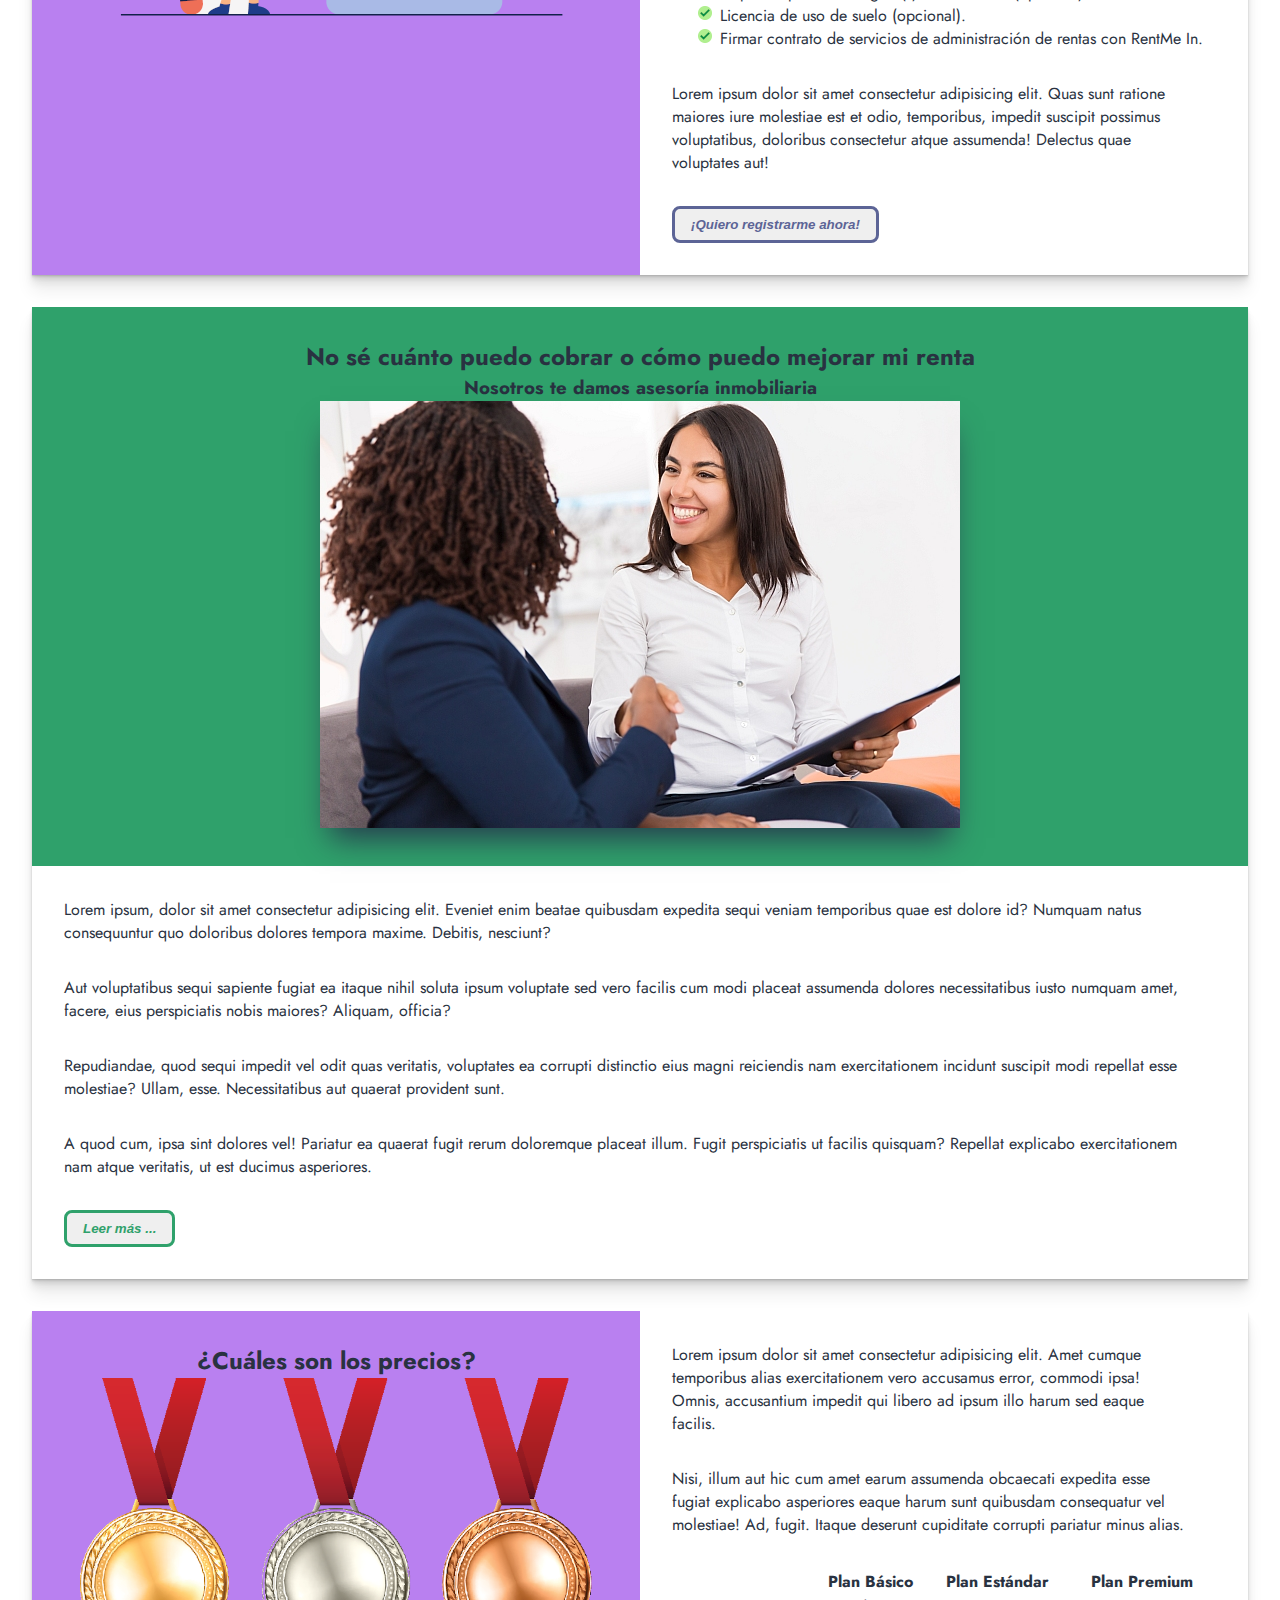
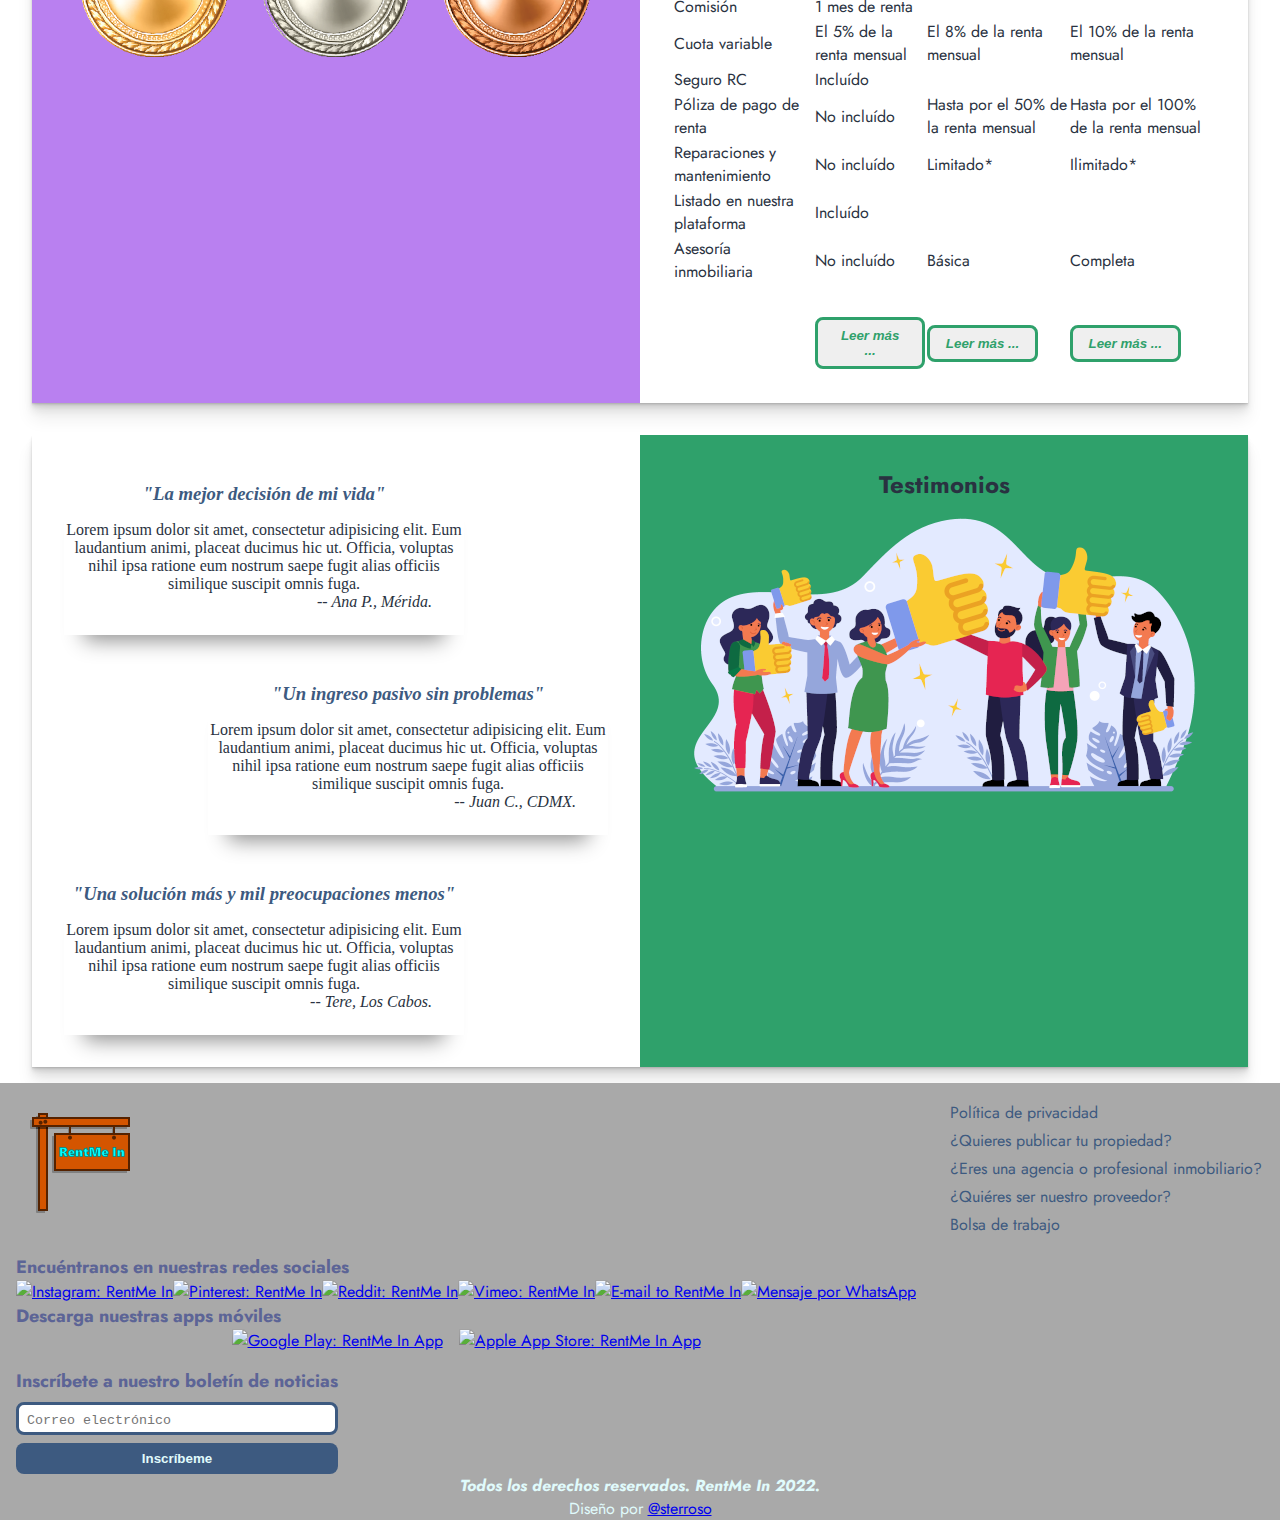
==== commit c7e8b196: "Archivos definitivos" ====
--- a/pages/arrendadores.html
+++ b/pages/arrendadores.html
@@ -2,15 +2,11 @@
 <html lang="es">
 
 <head>
-    <!-- El atributo href de este elemento permite que todos los 
-        enlaces de este html sean relativos a esta ruta.
-        Se actualizará cuando se publique en el servidor de producción. -->
-    <base href="/">
     <meta charset="UTF-8">
     <meta http-equiv="X-UA-Compatible" content="IE=edge">
     <meta name="viewport" content="width=device-width, initial-scale=1.0">
-    <title>RentMe In :: Quiero Rentar mi Propiedad</title>
-    <link rel="stylesheet" href="css/style.css">
+    <title>RentMe In :: Arrendadores</title>
+    <link rel="stylesheet" href="../css/style.css">
 </head>
 
 <body>
@@ -18,9 +14,11 @@
     <header>
         <!-- Sub-bloque izquierdo del encabezado -->
         <div class="header__left">
-            <a href="index.html"><picture class="header__logo-container">
-                <img src="img/logo_128x128_transparent.png" alt="RentMe In Logo">
-            </picture></a>
+            <a href="../index.html">
+                <picture class="header__logo-container">
+                    <img src="../img/logo_128x128_transparent.png" alt="RentMe In Logo">
+                </picture>
+            </a>
         </div>
 
         <!-- Sub-bloque derecho del encabezado -->
@@ -29,16 +27,14 @@
             <div class="header__upper-right">
                 <!-- Área de marca (nombre de la marca, slogan, lema, etc.) -->
                 <div class="header__brand-area">
-                    <h1 class="header__title"><a href="index.html">RentMe In</a></h1>
+                    <h1 class="header__title"><a href="../index.html">RentMe In</a></h1>
                 </div>
 
                 <!-- Área de acceso (registro + entrar / usuario + salir) -->
                 <div class="header__login-area">
                     <!-- Menú de acceso -->
-                    <ul class="head__login-menu">
-                        <li class="header__signup"><a href="#">registrarme</a></li>
-                        <li class="header__login"><a href="#">entrar</a></li>
-                    </ul>
+                    <p class="header__signup"><a href="#">registrarme</a></p>
+                    <p class="header__login"><a href="login.html">entrar</a></p>
                 </div>
 
                 <!-- Área de búsqueda (formulario de búsqueda) -->
@@ -53,13 +49,13 @@
             </div>
 
             <!-- Sub-bloque inferior derecho del encabezado (menú principal) -->
-            <div class="header__lower-rigt">
+            <div class="header__lower-right">
                 <nav>
                     <ul class="header__main-menu">
-                        <li class="header__main-menu-item"><a href="index.html">Inicio</a></li>
-                        <li class="header__main-menu-item"><a href="pages/buscar.html">Encontrar Casa</a></li>
-                        <li class="header__main-menu-item"><a href="pages/preguntas.html">P+F</a></li>
-                        <li class="header__main-menu-item"><a href="pages/contacto.html">Contacto</a></li>
+                        <li class="header__main-menu-item"><a href="../index.html">Inicio</a></li>
+                        <li class="header__main-menu-item"><a href="inquilinos.html">Inquilinos</a></li>
+                        <li class="header__main-menu-item"><a href="inmobiliarias.html">Inmobiliarias</a></li>
+                        <li class="header__main-menu-item"><a href="contacto.html">Contacto</a></li>
                     </ul>
                 </nav>
             </div>
@@ -68,270 +64,364 @@
 
     <!-- Contenido principal -->
     <main>
-        <section>
-            <hgroup>
-                <h2>¿Eres propietario de una casa o departamento?</h2>
-                <h3>¡Comenza a ganar dinero YA!</h3>
-            </hgroup>
-
-            <p>Lorem ipsum dolor sit amet consectetur adipisicing elit. Autem ex neque, nesciunt rerum assumenda rem.
-                Sunt laudantium voluptatem ea obcaecati ad iusto fugiat beatae dolorum repudiandae ex. In, soluta nemo.
-            </p>
-            <p>Sunt officiis alias placeat praesentium suscipit architecto ut impedit repellendus illum eius debitis
-                animi repudiandae, similique porro vero laboriosam voluptatibus doloribus obcaecati accusamus soluta
-                minima, saepe necessitatibus! Sed, assumenda eligendi!</p>
-            <p>Tempora iure sit omnis minus quaerat sint consectetur nisi alias explicabo, illo reprehenderit neque est
-                doloremque totam deleniti! Sapiente aliquid aspernatur quod doloribus, harum eius beatae libero velit in
-                illo!</p>
-            <p>Id aspernatur saepe, enim in totam ratione illum nihil cum fugit quaerat dolorem libero fugiat officiis.
-                Tempora totam reiciendis tempore voluptatem quaerat saepe facere. Doloribus voluptate in quaerat
-                repellat. Aperiam?</p>
-        </section>
-
-        <section>
-            <hgroup>
-                <h2>¿Mantenimiento y reparaciones?</h2>
-                <h3>¡Olvídate! Nosotros nos hacemos cargo</h3>
-            </hgroup>
-
-            <p>Lorem ipsum dolor sit amet consectetur adipisicing elit. Velit consequuntur cupiditate, voluptas nesciunt
-                reprehenderit eligendi quis rem perferendis debitis? Aperiam quaerat neque rem ipsa animi velit
-                asperiores non vel labore?</p>
-            <p>Error totam laborum nam cum! Dolor repellat dolore, eveniet perferendis nemo libero ex numquam neque
-                deserunt veritatis in fugit assumenda aliquid dolorem! Aliquid quidem tenetur facere, laboriosam quas
-                delectus veniam.</p>
-            <p>Officiis dolor, tenetur at, nemo dignissimos molestiae aliquam veniam possimus voluptatum repellat
-                aspernatur beatae obcaecati doloribus eius dolorem veritatis corporis. Facilis corrupti explicabo
-                ratione doloremque ipsam magni eos aut earum?</p>
-        </section>
-
-        <section>
-            <h2>¿Qué necesito?</h2>
-            <p>Lorem ipsum dolor sit amet consectetur, adipisicing elit. Minus iusto sequi culpa velit quibusdam
-                perspiciatis accusantium, perferendis officia ipsum aperiam veritatis nesciunt fuga quam quis cupiditate
-                distinctio quas possimus quae.</p>
-            <ul>
-                <li>Documento que acredite la legal propiedad del inmueble.</li>
-                <li>Documento que acredite que el inmueble no tiene restricciones de dominio.</li>
-                <li>Identificación vigente del propietario.</li>
-                <li>Comprobante de pago del impuesto predial vigente.</li>
-                <li>Constancias de no adeudos de servicios (electricidad, agua, internet, recolección de basura,
-                    vigilancia, condómino, etcétera).</li>
-                <li>Dictámenes de Protección Civil, Estructural, Eléctrico y Gas.</li>
-                <li>Copia de póliza de seguro(s) del inmueble (opcional).</li>
-                <li>Licencia de uso de suelo (opcional).</li>
-                <li>Firmar contrato de servicios de administración de rentas con RentMe In.</li>
-            </ul>
-            <p>Lorem ipsum dolor sit amet consectetur adipisicing elit. Quas sunt ratione maiores iure molestiae est et
-                odio, temporibus, impedit suscipit possimus voluptatibus, doloribus consectetur atque assumenda!
-                Delectus quae voluptates aut!</p>
-        </section>
-
-        <section>
-            <hgroup>
-                <h2>No sé cuánto puedo cobrar o cómo puedo mejorar mi renta</h2>
-                <h3>Nosotros te damos asesoría inmobiliaria</h3>
-            </hgroup>
-            <p>Lorem ipsum, dolor sit amet consectetur adipisicing elit. Eveniet enim beatae quibusdam expedita sequi
-                veniam temporibus quae est dolore id? Numquam natus consequuntur quo doloribus dolores tempora maxime.
-                Debitis, nesciunt?</p>
-            <p>Aut voluptatibus sequi sapiente fugiat ea itaque nihil soluta ipsum voluptate sed vero facilis cum modi
-                placeat assumenda dolores necessitatibus iusto numquam amet, facere, eius perspiciatis nobis maiores?
-                Aliquam, officia?</p>
-            <p>Repudiandae, quod sequi impedit vel odit quas veritatis, voluptates ea corrupti distinctio eius magni
-                reiciendis nam exercitationem incidunt suscipit modi repellat esse molestiae? Ullam, esse.
-                Necessitatibus aut quaerat provident sunt.</p>
-            <p>A quod cum, ipsa sint dolores vel! Pariatur ea quaerat fugit rerum doloremque placeat illum. Fugit
-                perspiciatis ut facilis quisquam? Repellat explicabo exercitationem nam atque veritatis, ut est ducimus
-                asperiores.</p>
-        </section>
-
-        <section>
-            <h2>¿Cuáles son los precios?</h2>
-            <p>Lorem ipsum dolor sit amet consectetur adipisicing elit. Amet cumque temporibus alias exercitationem vero
-                accusamus error, commodi ipsa! Omnis, accusantium impedit qui libero ad ipsum illo harum sed eaque
-                facilis.</p>
-            <p>Nisi, illum aut hic cum amet earum assumenda obcaecati expedita esse fugiat explicabo asperiores eaque
-                harum sunt quibusdam consequatur vel molestiae! Ad, fugit. Itaque deserunt cupiditate corrupti pariatur
-                minus alias.</p>
-            <table class="stripes first-column first-row" id="tabla_de_precios">
-                <thead>
-                    <tr>
-                        <th></th>
-                        <th>Plan Básico</th>
-                        <th>Plan Estándar</th>
-                        <th>Plan Premium</th>
-                    </tr>
-                </thead>
-                <tbody>
-                    <tr>
-                        <td>Comisión</td>
-                        <td colspan="3">1 mes de renta</td>
-                    </tr>
-                    <tr>
-                        <td>Cuota variable</td>
-                        <td>El 5% de la renta mensual</td>
-                        <td>El 8% de la renta mensual</td>
-                        <td>El 10% de la renta mensual</td>
-                    </tr>
-                    <tr>
-                        <td>Seguro RC</td>
-                        <td colspan="3">Incluído</td>
-                    </tr>
-                    <tr>
-                        <td>Póliza de pago de renta</td>
-                        <td>No incluído</td>
-                        <td>Hasta por el 50% de la renta mensual</td>
-                        <td>Hasta por el 100% de la renta mensual</td>
-                    </tr>
-                    <tr>
-                        <td>Reparaciones y mantenimiento</td>
-                        <td>No incluído</td>
-                        <td>Limitado*</td>
-                        <td>Ilimitado*</td>
-                    </tr>
-                    <tr>
-                        <td>Listado en nuestra plataforma</td>
-                        <td colspan="3">Incluído</td>
-                    </tr>
-                    <tr>
-                        <td>Asesoría inmobiliaria</td>
-                        <td>No incluído</td>
-                        <td>Básica</td>
-                        <td>Completa</td>
-                    </tr>
-                </tbody>
-                <tfoot>
-                    <tr>
-                        <td></td>
-                        <td><a href="pages/plan_basico.html">Saber más</a></td>
-                        <td><a href="pages/plan_estandar.html">Saber más</a></td>
-                        <td><a href="pages/plan_premium.html">Saber más</a></td>
-                    </tr>
-                </tfoot>
-            </table>
-        </section>
-
-        <section>
-            <h2>Testimonios</h2>
-            <ul class="testimonios">
-                <li>
-                    <h3>"La mejor decisión de mi vida"</h3>
-                    <p class="testimonio">Lorem ipsum dolor sit amet, consectetur adipisicing elit. Eum laudantium
-                        animi, placeat ducimus hic ut. Officia, voluptas nihil ipsa ratione eum nostrum saepe fugit
-                        alias officiis similique suscipit omnis fuga.</p>
-                    <p class="testimonio-autor">Ana P., Mérida.</p>
-                </li>
-                <li>
-                    <h3>"Un ingreso pasivo sin problemas"</h3>
-                    <p class="testimonio">Lorem ipsum dolor sit amet, consectetur adipisicing elit. Eum laudantium
-                        animi, placeat ducimus hic ut. Officia, voluptas nihil ipsa ratione eum nostrum saepe fugit
-                        alias officiis similique suscipit omnis fuga.</p>
-                    <p class="testimonio-autor">Juan C., CDMX.</p>
-                </li>
-                <li>
-                    <h3>"Una solución más y mil preocupaciones menos"</h3>
-                    <p class="testimonio">Lorem ipsum dolor sit amet, consectetur adipisicing elit. Eum laudantium
-                        animi, placeat ducimus hic ut. Officia, voluptas nihil ipsa ratione eum nostrum saepe fugit
-                        alias officiis similique suscipit omnis fuga.</p>
-                    <p class="testimonio-autor">Tere, Los Cabos.</p>
-                </li>
-            </ul>
-        </section>
+        <!-- Sección A (Awareness) : AIDA -->
+        <div class="main__section-container">
+            <!-- Título de la sección e imagen alusiva. -->
+            <div class="main__section-aside-container">
+                <hgroup>
+                    <h2>¿Eres propietario de una casa o departamento?</h2>
+                    <h3>¡Empieza a ganar dinero YA!</h3>
+                </hgroup>
+
+                <picture class="main__section-aside-picture">
+                    <img src="../img/passive-income.png" alt="Obtén un ingreso pasivo.">
+                </picture>
+            </div>
+
+            <!-- Texto de la sección. -->
+            <div class="main__section-text-container">
+                <section>
+                    <p>Lorem ipsum dolor sit amet consectetur adipisicing elit. Autem ex neque, nesciunt rerum assumenda rem.
+                        Sunt laudantium voluptatem ea obcaecati ad iusto fugiat beatae dolorum repudiandae ex. In, soluta nemo.
+                    </p>
+                    <p>Sunt officiis alias placeat praesentium suscipit architecto ut impedit repellendus illum eius debitis
+                        animi repudiandae, similique porro vero laboriosam voluptatibus doloribus obcaecati accusamus soluta
+                        minima, saepe necessitatibus! Sed, assumenda eligendi!</p>
+                    <p>Tempora iure sit omnis minus quaerat sint consectetur nisi alias explicabo, illo reprehenderit neque est
+                        doloremque totam deleniti! Sapiente aliquid aspernatur quod doloribus, harum eius beatae libero velit in
+                        illo!</p>
+                    <p>Id aspernatur saepe, enim in totam ratione illum nihil cum fugit quaerat dolorem libero fugiat officiis.
+                        Tempora totam reiciendis tempore voluptatem quaerat saepe facere. Doloribus voluptate in quaerat
+                        repellat. Aperiam?</p>
+
+                    <div class="main__signup-now-button"><button type="submit"><a href="#">¡Quiero registrarme ahora!</a></button></div>
+                </section>
+            </div>
+        </div>
+
+        <!-- Sección I (Idea): AIDA -->
+        <div class="main__section-container">
+            <!-- Título de la sección e imagen alusiva. -->
+            <div class="main__section-aside-container">
+                <hgroup>
+                    <h2>¿Mantenimiento y reparaciones?</h2>
+                    <h3>¡Olvídate! Nosotros nos hacemos cargo</h3>
+                </hgroup>
+
+                <picture class="main__section-aside-picture">
+                    <img src="../img/maintenance.png" alt="Nosotros hacemos el mantenimiento.">
+                </picture>
+            </div>
+
+            <!-- Texto de la sección. -->
+            <div class="main__section-text-container">
+                <section>
+                    <p>Lorem ipsum dolor sit amet consectetur adipisicing elit. Velit consequuntur cupiditate, voluptas nesciunt
+                        reprehenderit eligendi quis rem perferendis debitis? Aperiam quaerat neque rem ipsa animi velit
+                        asperiores non vel labore?</p>
+                    <p>Error totam laborum nam cum! Dolor repellat dolore, eveniet perferendis nemo libero ex numquam neque
+                        deserunt veritatis in fugit assumenda aliquid dolorem! Aliquid quidem tenetur facere, laboriosam quas
+                        delectus veniam.</p>
+                    <p>Officiis dolor, tenetur at, nemo dignissimos molestiae aliquam veniam possimus voluptatum repellat
+                        aspernatur beatae obcaecati doloribus eius dolorem veritatis corporis. Facilis corrupti explicabo
+                        ratione doloremque ipsam magni eos aut earum?</p>
+                    
+                    <div class="main__read-more-button"><button type="submit"><a href="#">Leer más ...</a></button></div>
+                </section>
+            </div>
+        </div>
+
+        <!-- Sección D (Description): AIDA -->
+        <div class="main__section-container">
+            <!-- Título de la sección e imagen alusiva. -->
+            <div class="main__section-aside-container">
+                <h2>¿Qué necesito?</h2>
+
+                <picture class="main__section-aside-picture">
+                    <img src="../img/checklist.png" alt="Documentación requerida.">
+                </picture>
+            </div>
+
+            <!-- Texto de la sección. -->
+            <div class="main__section-text-container">
+                <section>
+                    <p>Lorem ipsum dolor sit amet consectetur, adipisicing elit. Minus iusto sequi culpa velit quibusdam
+                        perspiciatis accusantium, perferendis officia ipsum aperiam veritatis nesciunt fuga quam quis cupiditate
+                        distinctio quas possimus quae.</p>
+                    <ul class="main__lessors-checklist">
+                        <li>Documento que acredite la legal propiedad del inmueble.</li>
+                        <li>Documento que acredite que el inmueble no tiene restricciones de dominio.</li>
+                        <li>Identificación vigente del propietario.</li>
+                        <li>Comprobante de pago del impuesto predial vigente.</li>
+                        <li>Constancias de no adeudos de servicios (electricidad, agua, internet, recolección de basura,
+                            vigilancia, condómino, etcétera).</li>
+                        <li>Dictámenes de Protección Civil, Estructural, Eléctrico y Gas.</li>
+                        <li>Copia de póliza de seguro(s) del inmueble (opcional).</li>
+                        <li>Licencia de uso de suelo (opcional).</li>
+                        <li>Firmar contrato de servicios de administración de rentas con RentMe In.</li>
+                    </ul>
+                    <p>Lorem ipsum dolor sit amet consectetur adipisicing elit. Quas sunt ratione maiores iure molestiae est et
+                        odio, temporibus, impedit suscipit possimus voluptatibus, doloribus consectetur atque assumenda!
+                        Delectus quae voluptates aut!</p>
+
+                    <div class="main__signup-now-button"><button type="submit"><a href="#">¡Quiero registrarme ahora!</a></button></div>
+                </section>
+            </div>
+        </div>
+
+        <!-- Sección A (Action): AIDA -->
+        <div class="main__section-container">
+            <!-- Título de la sección e imagen alusiva. -->
+            <div class="main__section-aside-container">
+                <hgroup>
+                    <h2>No sé cuánto puedo cobrar o cómo puedo mejorar mi renta</h2>
+                    <h3>Nosotros te damos asesoría inmobiliaria</h3>
+                </hgroup>
+
+                <picture class="main__section-aside-picture">
+                    <img src="../img/lease-counselor.jpg" 
+                    alt="Experto en remodelación asesorando a propietario para incrementar el valor de su propiedad."
+                    class="main__photo">
+                </picture>
+            </div>
+
+            <!-- Texto de la sección. -->
+            <div class="main__section-text-container">
+                <section>
+                    <p>Lorem ipsum, dolor sit amet consectetur adipisicing elit. Eveniet enim beatae quibusdam expedita sequi
+                        veniam temporibus quae est dolore id? Numquam natus consequuntur quo doloribus dolores tempora maxime.
+                        Debitis, nesciunt?</p>
+                    <p>Aut voluptatibus sequi sapiente fugiat ea itaque nihil soluta ipsum voluptate sed vero facilis cum modi
+                        placeat assumenda dolores necessitatibus iusto numquam amet, facere, eius perspiciatis nobis maiores?
+                        Aliquam, officia?</p>
+                    <p>Repudiandae, quod sequi impedit vel odit quas veritatis, voluptates ea corrupti distinctio eius magni
+                        reiciendis nam exercitationem incidunt suscipit modi repellat esse molestiae? Ullam, esse.
+                        Necessitatibus aut quaerat provident sunt.</p>
+                    <p>A quod cum, ipsa sint dolores vel! Pariatur ea quaerat fugit rerum doloremque placeat illum. Fugit
+                        perspiciatis ut facilis quisquam? Repellat explicabo exercitationem nam atque veritatis, ut est ducimus
+                        asperiores.</p>
+
+                    <div class="main__read-more-button"><button type="submit"><a href="#">Leer más ...</a></button></div>
+                </section>
+            </div>
+        </div>
+
+        <!-- Sección para planes y precios. -->
+        <div class="main__section-container">
+            <!-- Título de la sección e imagen alusiva. -->
+            <div class="main__section-aside-container">
+                <h2>¿Cuáles son los precios?</h2>
+                <picture class="main__section-aside-picture">
+                    <img src="../img/medals.png" alt="Planes representados con medallas de oro, plata y bronce.">
+                </picture>
+            </div>
+
+            <!-- Texto de la sección. -->
+            <div class="main__section-text-container">
+                <section>
+                    <p>Lorem ipsum dolor sit amet consectetur adipisicing elit. Amet cumque temporibus alias exercitationem vero
+                        accusamus error, commodi ipsa! Omnis, accusantium impedit qui libero ad ipsum illo harum sed eaque
+                        facilis.</p>
+                    <p>Nisi, illum aut hic cum amet earum assumenda obcaecati expedita esse fugiat explicabo asperiores eaque
+                        harum sunt quibusdam consequatur vel molestiae! Ad, fugit. Itaque deserunt cupiditate corrupti pariatur
+                        minus alias.</p>
+                    <table class="main__plans-table" id="tabla_de_precios">
+                        <thead>
+                            <tr>
+                                <th></th>
+                                <th>Plan Básico</th>
+                                <th>Plan Estándar</th>
+                                <th>Plan Premium</th>
+                            </tr>
+                        </thead>
+                        <tbody>
+                            <tr>
+                                <td>Comisión</td>
+                                <td colspan="3">1 mes de renta</td>
+                            </tr>
+                            <tr>
+                                <td>Cuota variable</td>
+                                <td>El 5% de la renta mensual</td>
+                                <td>El 8% de la renta mensual</td>
+                                <td>El 10% de la renta mensual</td>
+                            </tr>
+                            <tr>
+                                <td>Seguro RC</td>
+                                <td colspan="3">Incluído</td>
+                            </tr>
+                            <tr>
+                                <td>Póliza de pago de renta</td>
+                                <td>No incluído</td>
+                                <td>Hasta por el 50% de la renta mensual</td>
+                                <td>Hasta por el 100% de la renta mensual</td>
+                            </tr>
+                            <tr>
+                                <td>Reparaciones y mantenimiento</td>
+                                <td>No incluído</td>
+                                <td>Limitado*</td>
+                                <td>Ilimitado*</td>
+                            </tr>
+                            <tr>
+                                <td>Listado en nuestra plataforma</td>
+                                <td colspan="3">Incluído</td>
+                            </tr>
+                            <tr>
+                                <td>Asesoría inmobiliaria</td>
+                                <td>No incluído</td>
+                                <td>Básica</td>
+                                <td>Completa</td>
+                            </tr>
+                        </tbody>
+                        <tfoot>
+                            <tr>
+                                <td></td>
+                                <td><div class="main__read-more-button"><button type="submit"><a href="#">Leer más ...</a></button></div></td>
+                                <td><div class="main__read-more-button"><button type="submit"><a href="#">Leer más ...</a></button></div></td>
+                                <td><div class="main__read-more-button"><button type="submit"><a href="#">Leer más ...</a></button></div></td>
+                            </tr>
+                        </tfoot>
+                    </table>
+                </section>
+            </div>
+        </div>
+
+        <!-- Sección para testimonios. -->
+        <div class="main__section-container">
+            <!-- Título de la sección e imagen alusiva. -->
+            <div class="main__section-aside-container">
+                <h2>Testimonios</h2>
+
+                <picture class="main__section-aside-picture">
+                    <img src="../img/testimonials.png" alt="Arrendadores dando sus testimonos.">
+                </picture>
+            </div>
+
+            <!-- Texto de la sección. -->
+            <div class="main__section-text-container">
+                <section>
+                    <!-- Contenedor de testimonios. -->
+                    <div class="main__testimonials-container">
+                        <div class="main__testimonial-item">
+                            <h3 class="main__testimonial-title">"La mejor decisión de mi vida"</h3>
+                            <p class="main__testimonial-text">Lorem ipsum dolor sit amet, consectetur adipisicing elit. Eum laudantium
+                                animi, placeat ducimus hic ut. Officia, voluptas nihil ipsa ratione eum nostrum saepe fugit
+                                alias officiis similique suscipit omnis fuga.</p>
+                            <p class="main__testimonial-author">Ana P., Mérida.</p>
+                        </div>
+
+                        <div class="main__testimonial-item">
+                            <h3 class="main__testimonial-title">"Un ingreso pasivo sin problemas"</h3>
+                            <p class="main__testimonial-text">Lorem ipsum dolor sit amet, consectetur adipisicing elit. Eum laudantium
+                                animi, placeat ducimus hic ut. Officia, voluptas nihil ipsa ratione eum nostrum saepe fugit
+                                alias officiis similique suscipit omnis fuga.</p>
+                            <p class="main__testimonial-author">Juan C., CDMX.</p>
+                        </div>
+
+                        <div class="main__testimonial-item">
+                            <h3 class="main__testimonial-title">"Una solución más y mil preocupaciones menos"</h3>
+                            <p class="main__testimonial-text">Lorem ipsum dolor sit amet, consectetur adipisicing elit. Eum laudantium
+                                animi, placeat ducimus hic ut. Officia, voluptas nihil ipsa ratione eum nostrum saepe fugit
+                                alias officiis similique suscipit omnis fuga.</p>
+                            <p class="main__testimonial-author">Tere, Los Cabos.</p>
+                        </div>
+                    </div>
+                </section>
+            </div>
+        </div>
     </main>
 
     <!-- Bloque footer (pié de página) -->
     <footer>
-        <!-- Lista para distribuir el contenido del footer en columnas (disposición horizontal) -->
-        <ul class="footer__horizontal-list">
-            <!-- Columna que contiene el logotipo. -->
-            <li class="footer__horizontal-list-item">
-                <a href="index.html"><picture class="footer__logo-container">
-                    <img src="img/logo_128x128_transparent.png" alt="RentMe In logo">
-                </picture></a>
-            </li>
-
-            <!-- Columna que contiene un pequeño menú. -->
-            <li class="footer__horizontal-list-item">
+        <!-- Fila superior del pié de página. -->
+        <div class="footer__top-row">
+            <!-- Columna para el logotipo. -->
+            <div class="footer__column">
+                <a href="../index.html">
+                    <picture class="footer__logo-container">
+                        <img src="../img/logo_128x128_transparent.png" alt="RentMe In Logo">
+                    </picture>
+                </a>
+            </div>
+
+            <!-- Columna para el menú del pié de página. -->
+            <div class="footer__column">
                 <ul class="footer__bottom-menu">
                     <li class="footer__bottom-menu-item"><a href="#">Política de privacidad</a></li>
+                    <li class="footer__bottom-menu-item"><a href="#">¿Quieres publicar tu propiedad?</a></li>
+                    <li class="footer__bottom-menu-item"><a href="#">¿Eres una agencia o profesional inmobiliario?</a></li>
+                    <li class="footer__bottom-menu-item"><a href="#">¿Quiéres ser nuestro proveedor?</a></li>
                     <li class="footer__bottom-menu-item"><a href="#">Bolsa de trabajo</a></li>
-                    <li class="footer__bottom-menu-item"><a href="#">¿Quiénes somos?</a></li>
-                    <li class="footer__bottom-menu-item"><a href="#">¿Quieres publicar tu propiedad?</a></li>
-                    <li class="footer__bottom-menu-item"><a href="#">¿Quiéres ser nuestro proveedor?</a></li>
                 </ul>
-            </li>
-
-            <!-- Columna que contiene ligas a redes sociales y descargar las apps móviles. -->
-            <li class="footer__horizontal-list-item">
-                <ul class="footer__bottom-menu">
-                    <li class="footer_bottom-menu-item">Encuéntranos en redes sociales:</li>
-                    <li class="footer_bottom-menu-item">
-                        <ul class="footer__social-media-list">
-                            <!-- Instagram -->
-                            <li class="footer__social-media-list-item">
-                                <a href="#" target="_blank"><img src="img/005-instagram.png"
-                                        alt="Instagram: RentMe In"></a>
-                            </li>
-
-                            <!-- WhatsApp -->
-                            <li class="footer__social-media-list-item">
-                                <a href="#" target="_blank"><img src="img/002-whatsapp.png"
-                                        alt="Mensaje por WhatsApp"></a>
-                            </li>
-
-                            <!-- Pinterest -->
-                            <li class="footer__social-media-list-item">
-                                <a href="#" target="_blank"><img src="img/001-pinterest.png"
-                                        alt="Pinterest: RentMe In"></a>
-                            </li>
-
-                            <!-- Reddit -->
-                            <li class="footer__social-media-list-item">
-                                <a href="#" target="_blank"><img src="img/003-reddit.png" alt="Reddit: RentMe In"></a>
-                            </li>
-
-                            <!-- Vimeo -->
-                            <li class="footer__social-media-list-item">
-                                <a href="#" target="_blank"><img src="img/004-vimeo.png" alt="Vimeo: RentMe In"></a>
-                            </li>
-
-                            <!-- E-mail -->
-                            <li class="footer__social-media-list-item">
-                                <a href="mailto:sergio.terroso@gmail.com"><img src="img/006-email.png"
-                                        alt="E-mail to RentMe In"></a>
-                            </li>
-                        </ul>
-                    </li>
-
-                    <li class="footer_bottom-menu-item">Descarga nuestra app <a href="#" target="_blank"><img
-                                src="img/007-playstore.png" alt="Google Play: RentMe In App"></a> <a href="#"
-                            target="_blank"><img src="img/008-app-store.png" alt="Apple App Store: RentMe In App"></a>
+            </div>
+
+            <!-- Columna para redes sociales, correo electrónico y apps móviles. -->
+            <div class="footer__column">
+                <h2 class="footer__footer-section-title">Encuéntranos en nuestras redes sociales</h2>
+                <ul class="footer__social-media-list">
+                    <!-- Instagram -->
+                    <li class="footer__social-media-list-item">
+                        <a href="#" target="_blank"><img src="../img/005-instagram.png"
+                                alt="Instagram: RentMe In"></a>
+                    </li>
+
+                    <!-- Pinterest -->
+                    <li class="footer__social-media-list-item">
+                        <a href="#" target="_blank"><img src="../img/001-pinterest.png"
+                                alt="Pinterest: RentMe In"></a>
+                    </li>
+
+                    <!-- Reddit -->
+                    <li class="footer__social-media-list-item">
+                        <a href="#" target="_blank"><img src="../img/003-reddit.png" alt="Reddit: RentMe In"></a>
+                    </li>
+
+                    <!-- Vimeo -->
+                    <li class="footer__social-media-list-item">
+                        <a href="#" target="_blank"><img src="../img/004-vimeo.png" alt="Vimeo: RentMe In"></a>
+                    </li>
+
+                    <!-- E-mail -->
+                    <li class="footer__social-media-list-item">
+                        <a href="mailto:sergio.terroso@gmail.com"><img src="../img/006-email.png"
+                                alt="E-mail to RentMe In"></a>
+                    </li>
+
+                    <!-- WhatsApp -->
+                    <li class="footer__social-media-list-item">
+                        <a href="#" target="_blank"><img src="../img/002-whatsapp.png"
+                                alt="Mensaje por WhatsApp"></a>
                     </li>
                 </ul>
-            </li>
-
-            <!-- Columna que contiene el formulario de subscripción al newsletter -->
-            <li class="footer__horizontal-list-item">
-                <form id="footer__subscription-form" action="#" class="newsletter-subscription-form" method="post">
-                    <ul class="footer__subscription-form-column">
-                        <li class="footer__subscription-form-column-item">
-                            <label for="footer__subscription-form-email">Inscríbete a nuestro newsletter</label>
-                        </li>
-                        <li class="footer__subscription-form-column-item">
-                            <input type="email" name="email" id="footer__subscription-form-email">
-                        </li>
-                        <li class="footer__subscription-form-column-item">
-                            <input type="submit" value="Inscríbeme">
-                        </li>
-                    </ul class="footer__subscription-form-column">
+
+                <h2 class="footer__footer-section-title">Descarga nuestras apps móviles</h2>
+                <ul class="footer__mobile-apps-list">
+                    <li class="footer__mobile-apps-list-item">
+                        <a href="#" target="_blank"><img src="../img/007-playstore.png" alt="Google Play: RentMe In App"></a>
+                    </li>
+                    <li class="footer__mobile-apps-list-item">
+                        <a href="#" target="_blank"><img src="../img/008-app-store.png" alt="Apple App Store: RentMe In App"></a>
+                    </li>
+                </ul>
+            </div>
+
+            <!-- Columna para formulario de subscripción al newsletter. -->
+            <div class="footer__column">
+                <h3 class="footer__footer-section-title">Inscríbete a nuestro boletín de noticias</h3>
+                <form action="#" id="footer__newsletter-subscription-form" method="post">
+                    <div class="footer__newsletter-form-field-group">
+                        <input type="email" name="email" id="newsletter-subscription-form-input-email"
+                        placeholder="Correo electrónico">
+                    </div>
+                    <div class="footer__newsletter-form-field-group">
+                        <input type="submit" value="Inscríbeme">
+                    </div>
                 </form>
-            </li>
-        </ul>
-
-        <!-- Área del Copyright y Créditos -->
-        <div class="footer__span">
-            <p class="footer__copyright">Todos los derechos reservados. RentMe In 2022.</p>
+            </div>
+        </div>
+
+        <!-- Fila inferior del pié de página -->
+        <div class="footer__bottom-row">
+            <h3 class="footer__copyright">Todos los derechos reservados. RentMe In 2022.</h3>
             <p class="footer__design-by">Diseño por <a href="mailto:sergio.terroso@gmail.com">@sterroso</a></p>
         </div>
     </footer>
--- a/css/style.css
+++ b/css/style.css
@@ -0,0 +1,925 @@
+/* Importar fuentes de Google Fonts en un sólo lugar para asegurar uniformidad. */
+@import url('https://fonts.googleapis.com/css2?family=Candal&display=swap');
+@import url('https://fonts.googleapis.com/css2?family=Jost:ital,wght@0,300;0,400;0,500;0,700;1,300;1,400;1,500;1,700&display=swap');
+@import url('https://fonts.googleapis.com/css2?family=Padauk:wght@400;700&display=swap');
+
+* {
+    box-sizing: border-box;
+
+    /* Reset */
+    margin: 0;
+    padding: 0;
+}
+
+/* Variables globales para mantener uniformidad de colores. */
+:root {
+    --clear-color: #e0fbfc;
+    --text-color: #293241;
+    --aux-color-1: #ee6c4d;
+    --aux-color-2: #b980f0;
+    --accent-color-1: #3d5a80;
+    --accent-color-2: #5c6496;
+    --accent-color-3: #2fa16b;
+    --background-header: #96c3ec;
+    --background-main: #ffffff;
+    --background-footer: #a9a9a9;
+    --contact-form-bg: #96c3ec;
+    --contact-form-fg: #112b3c;
+    --contact-form-accent-1: #f66b0e;
+    --contact-form-accent-2: #205375;
+}
+
+/* Reglas generales para todo el cuerpo del html. */
+body {
+    font-family: Jost, Candal, 'Segoe UI', Tahoma, Geneva, Verdana, sans-serif;
+    background-color: white;
+    color: var(--text-color);
+    display: flex;
+    flex-flow: column nowrap;
+}
+
+/*******************************************************************************
+
+    Elementos dentro del Bloque <header>
+
+*******************************************************************************/
+
+/* El bloque header en general. */
+header {
+    display: flex;
+    flex-flow: row wrap;
+    width: 100%;
+    min-width: 350px;
+    height: calc(128px + 2rem);
+    background-color: var(--background-header);
+}
+
+/* Área izquierda del encabezado (para el logotipo) */
+.header__left {
+    flex: 0 0 calc(128px + 2rem);
+    padding: 1rem;
+}
+
+/* Área derecha del encabezado (título e interacción del usuario: registro, login, búsqueda y menú principal) */
+.header__right {
+    flex: 1 1 50%;
+    display: flex;
+    flex-flow: column nowrap;
+    justify-content: flex-start;
+    align-content: stretch;
+}
+
+/* Área superior derecha del encabezado (título, registro, login y búsqueda) */
+.header__upper-right {
+    /* background-color: transparent; */
+    flex: 0 0 50%;
+    display: flex;
+    flex-flow: row wrap;
+    justify-content: space-between;
+}
+
+/* Área de marca: (nombre de marca, lema, slogan, etc) */
+.header__brand-area {
+    flex: 2 2 50%;
+    min-width: 200px;
+}
+
+/* Quitar el subrayado del link del título principal. */
+.header__title a {
+    text-decoration: none;
+}
+
+/* Título principal (nombre de la marca) del sitio. */
+.header__title, .header__title a:link, .header__title a:active, .header__title a:visited {
+    color: var(--aux-color-1);
+}
+
+/* Área de acceso (signup, login / nombre del usuario, logout) */
+.header__login-area {
+    flex: 1 1 35%;
+    display: flex;
+    flex-flow: row nowrap;
+    justify-content: flex-end;
+    align-items: stretch;
+    padding: 0.5rem 0 0;
+}
+
+/* Ítem del menú de acceso */
+.header__signup, .header__login {
+    font-weight: bold;
+}
+
+/* Aspecto, en general, de las ligas del menú de acceso */
+.header__signup a, .header__login a {
+    text-decoration: none;
+    padding: 0 1rem;
+}
+
+/* Las ligas de menú acceso, cuando están activas, se ven igual al hover. */
+.header__signup a:active, .header__login a:active {
+    color: white;
+    background-color: var(--aux-color-1);
+}
+
+/* Aspecto de la liga de registro (siempre debe ser violeta). */
+.header__signup a:link, .header__signup a:visited {
+    color: var(--accent-color-2);
+}
+
+/* Aspecto de la liga de entrada (siempre debe ser verde). */
+.header__login a:link, .header__login a:visited {
+    color: var(--accent-color-3);
+}
+
+/* Aspecto de las ligas del menú acceso cuando el puntero pasa sobre ellas. */
+.header__signup a:hover, .header__login a:hover {
+    color: white;
+    background-color: var(--aux-color-1);
+}
+
+/* Área de búsqueda */
+.header__search-area {
+    flex: 1 1 15%;
+    display: flex;
+    flex-flow: row nowrap;
+    justify-content: flex-end;
+    padding: 0.5rem 0.5rem 0;
+}
+
+/* Fieldset del área de búsqueda */
+#search-form fieldset {
+    display: flex;
+    border: none;
+}
+
+/* Aspecto del campo de búsqueda. */
+#search-form input[type='search'] {
+    border: solid medium var(--accent-color-1);
+    border-radius: 0.5rem;
+    padding: 0.5rem 0.5rem 0.25rem;
+}
+
+/* Aspecto del botón enviar. */
+#search-form input[type='submit'] {
+    border: none;
+    background-color: transparent;
+    background-image: url(../img/001-magnifying-glass.png);
+    background-position: center;
+    background-repeat: no-repeat;
+    background-clip: content-box;
+    color: transparent;
+    margin: 0;
+    padding: 0;
+    width: 32px;
+    height: 32px;
+    content: '';
+}
+
+/* Área inferior derecha del encabezado (contenedor del menú principal). */
+.header__lower-right {
+    flex: 1 1 50%;
+    display: flex;
+    flex-flow: row wrap;
+    justify-content: flex-end;
+    align-items: flex-end;
+}
+
+/* Elemento <ul> que contiente las opciones del menú principal. */
+.header__main-menu {
+    padding: 0 0 0.75rem;
+}
+
+/* Elemento <li> para cada uno de las opciones del menú principal. */
+.header__main-menu-item {
+    display: inline-block;
+    font-weight: bold;
+    margin: 0 0.5rem 0.5rem;
+}
+
+/* Aspecto general de las ligas del menú principal. */
+.header__main-menu-item a {
+    text-decoration: none;
+    padding: 0.5em 1em 0.5rem;
+    border-bottom: solid thick var(--accent-color-1);
+}
+
+/* Aspecto de las ligas del menú principal antes de ser visitadas. */
+.header__main-menu-item a:link {
+    color: var(--accent-color-1);
+}
+
+/* Aspecto de las ligas del menú principal después de ser visitadas. */
+.header__main-menu-item a:visited {
+    color: var(--accent-color-1)
+}
+
+/* Aspecto de las ligas del menú principal al pasar el puntero o estar activas. */
+.header__main-menu-item a:hover, .header__main-menu-item a:active {
+    font-family: Jost, Calibri, Arial, Helvetica, sans-serif;
+    background-color: var(--aux-color-1);
+    color: white;
+    border-radius: 0.5rem 0.5rem 0 0;
+}
+
+
+/*******************************************************************************
+
+    Elementos del bloque <main> 
+
+*******************************************************************************/
+
+/* El bloque main en general. */
+main {
+    display: flex;
+    flex-flow: column nowrap;
+    justify-content: flex-start;
+    align-content: stretch;
+    column-gap: 1rem;
+    background-color: var(--background-main);
+}
+
+/* Contenedor del mapa (ser requiere acceso al API de Google Maps) */
+.main__map-container {
+    width: 100%;
+    height: 600px;
+    background-image: url('../img/map_background.jpg');
+    background-position: center;
+    background-repeat: no-repeat;
+    background-clip: content-box;
+    margin: 0;
+    padding: 0;
+}
+
+/* Área de filtros de búsqueda de propiedades. */
+.main__filters-container {
+    background-color: var(--aux-color-1);
+}
+
+/* Disposición de los bloques de campos dentro de la forma */
+#main__filters-form {
+    display: flex;
+    flex-flow: row wrap;
+    justify-content: space-between;
+    align-content: stretch;
+    padding: 1rem 1rem;
+}
+
+/* Etiquetas en negritas. */
+#main__filters-form label {
+    font-weight: bold;
+    color: var(--accent-color-1);
+}
+
+/* Botón "Aplicar Filtros" */
+#main__filters-form input[type='submit'] {
+    padding: 0.25rem 0.5rem;
+    border: solid medium var(--accent-color-1);
+    border-radius: 0.5rem;
+    font-weight: bold;
+    background-color: var(--accent-color-3);
+    color: var(--clear-color);
+    text-transform: capitalize; /* Poner mayúsculas en cada palabra. */
+}
+
+/* Sliders */
+#main__filters-form input[type='range'] {
+    accent-color: var(--accent-color-1);
+    color: var(--aux-color-2);
+}
+
+/* Lista de selección */
+#main__filters-form select {
+    border: solid medium var(--accent-color-1);
+    padding: 0.25rem 0.5rem;
+    border-radius: 0.5rem;
+    font-weight: bold;
+}
+
+#main__filters-form div {
+    display: flex;
+    flex-flow: column nowrap;
+    justify-content: center;
+    align-content: stretch;
+    align-items: center;
+}
+
+/* Contenedores de las secciones. */
+.main__section-container {
+    display: flex;
+    margin: 1rem 2rem;
+    box-shadow: rgba(0, 0, 0, 0.07) 0px 1px 1px, rgba(0, 0, 0, 0.07) 0px 2px 2px, rgba(0, 0, 0, 0.07) 0px 4px 4px, rgba(0, 0, 0, 0.07) 0px 8px 8px, rgba(0, 0, 0, 0.07) 0px 16px 16px;
+}
+
+/* Section impar. */
+.main__section-container:nth-child(odd) {
+    flex-flow: row wrap;
+    justify-content: flex-start;
+    align-content: stretch;
+}
+
+/* Section par. */
+.main__section-container:nth-child(even) {
+    flex-flow: row-reverse wrap;
+    justify-content: flex-start;
+    align-content: stretch;
+}
+
+/* Contenedor de los asides dentro de los contenedores de las secciones. */
+.main__section-aside-container {
+    display: flex;
+    flex-flow: column nowrap;
+    flex: 1 1 50%;
+    justify-content: flex-start;
+    align-content: stretch;
+    align-items: center;
+    padding: 2rem 0;
+}
+
+/* Alineación de títulos dentro de los asides. */
+.main__section-aside-container h2, .main__section-aside-container h3 {
+    text-align: center;
+}
+
+/* Fondo del aside en containders impares. */
+.main__section-container:nth-child(odd) .main__section-aside-container {
+    background-color: var(--aux-color-2);
+}
+
+/* Fondo del aside en containders pares. */
+.main__section-container:nth-child(even) .main__section-aside-container {
+    background-color: var(--accent-color-3);
+}
+
+/* Contenedor del texto dentro de los contenedores de las secciones. */
+.main__section-text-container {
+    flex: 1 1 50%;
+    padding: 0 2rem 2rem;
+}
+
+/* Párrafos dentro del section. */
+section p {
+    text-justify: distribute;
+    margin-top: 2rem;
+    margin-right: 2rem;
+}
+
+.main__photo {
+    box-shadow: rgb(38, 57, 77) 0px 20px 30px -10px;
+}
+
+/* Tabla de planes. */
+.main__plans-table {
+    margin-top: 2rem;
+}
+
+/* Lista de verificación de documentos. */
+.main__lessors-checklist {
+    margin-top: 2rem;
+    margin-left: 3rem;
+    list-style: url('../img/check-mark.png');
+}
+
+/* Contenedor de testimonios. */
+.main__testimonials-container {
+    display: flex;
+    flex-flow: column nowrap;
+    justify-content: flex-start;
+    align-content: stretch;
+}
+
+/* Testionio individual. */
+.main__testimonial-item {
+    max-width: 400px;
+    font-family: 'Times New Roman', Times, serif;
+    margin-top: 3rem;
+    box-shadow: rgba(0, 0, 0, 0.45) 0px 25px 20px -20px;
+    padding-bottom: 1.5rem;
+}
+
+/* Alineación de los testimonios pares */
+.main__testimonial-item:nth-child(even) {
+    align-self: flex-end;
+}
+
+/* El primer testimonio no tiene margen superior. */
+.main__testimonial-item:first {
+    margin-top: 0;
+}
+
+/* Título del testimonio. */
+.main__testimonial-title {
+    font-style: italic;
+    color: var(--accent-color-1);
+    text-align: center;
+}
+
+/* Texto del testimonio. */
+.main__testimonial-text {
+    margin: 1rem auto 0;
+    text-align: center;
+}
+
+/* Autor del testimonio. */
+.main__testimonial-author {
+    font-style: italic;
+    text-align: end;
+    margin-top: 0;
+}
+
+/* Antes del nombre de cada autor del testimonio. */
+.main__testimonial-author::before {
+    content: '-- ';
+}
+
+/* Contenedores de los botones "Leer más..." y "¡Quiero registrarme ahora!" */
+.main__signup-now-button, .main__read-more-button {
+    margin-top: 2rem;
+}
+
+/* Botones "Leer más..." y "¡Quiero registrarme ahora!" */
+.main__signup-now-button > button, .main__read-more-button > button {
+    border-radius: 0.5rem;
+    padding: 0.5rem 1rem;
+}
+
+/* Ligas de los botones "Leer más..." y "¡Quiero registrarme ahora!" */
+.main__signup-now-button > button > a, .main__read-more-button > button > a {
+    text-decoration: none;
+    font-weight: bold;
+    font-style: italic;
+}
+
+/* Color de la liga del botón "Leer más..." */
+.main__read-more-button > button > a {
+    color: var(--accent-color-3);
+}
+
+/* Color de la liga del botón "¡Quiero registrarme ahora!" */
+.main__signup-now-button > button > a {
+    color: var(--accent-color-2);
+}
+
+/* Colores del botón "Leer más..." */
+.main__read-more-button > button {
+    border: medium solid var(--accent-color-3);
+}
+
+/* Colores del botón "¡Quiero registrarme ahora!" */
+.main__signup-now-button > button {
+    border: medium solid var(--accent-color-2);
+}
+
+
+/*******************************************************************************
+
+    Página y formulario de acceso
+
+*******************************************************************************/
+
+/* Contenedor de página de acceso */
+.main__login-container {
+    display: flex;
+    flex-flow: row wrap-reverse;
+    justify-content: center;
+    align-content: stretch;
+    align-items: center;
+    height: 100vh;
+}
+
+/* Contenedor del formulario de ingreso. */
+.main__login-form-container {
+    flex: 1 1 50%;
+    height: 100%;
+    display: flex;
+    flex-flow: column nowrap;
+    justify-content: center;
+    align-items: center;
+}
+
+/* Título del formulario de ingreso. */
+.main__login-title {
+    text-align: center;
+    font-size: 4rem;
+    line-height: 2rem;
+    color: var(--text-color);
+}
+
+/* Sutítulo del formulario de ingreso. */
+.main__login-subtitle {
+    text-align: center;
+    font-size: 2.5rem;
+}
+
+/* Formulario de ingreso. */
+#login-form {
+    margin-top: 3rem;
+    max-width: fit-content;
+    padding: 3rem 2rem;
+    display: flex;
+    flex-flow: column nowrap;
+    justify-content: flex-start;
+    align-content: stretch;
+    color: var(--text-color);
+    row-gap: 1.5rem;
+    box-shadow: rgba(0, 0, 0, 0.35) 0px 5px 15px;
+}
+
+/* Fila de campos de ingreso. */
+.main__login-form-input-group {
+    display: flex;
+    flex-flow: row wrap;
+    justify-content: space-between;
+    align-content: stretch;
+}
+
+/* Etiquetas campo de ingreso. */
+.main__login-form-input-group label {
+    flex: 0 0 33%;
+    align-self: center;
+}
+
+/* Campos de ingreso. */
+.main__login-form-input-group input[type='email'], .main__login-form-input-group input[type='password'] {
+    flex: 1 1 67%;
+    border: medium solid var(--accent-color-1);
+    padding: 0.5rem;
+}
+
+/* Campos de ingreso cuando obtienen el foco o pasa encima el puntero del mouse. */
+.main__login-form-input-group input[type='email']:focus, 
+.main__login-form-input-group input[type='email']:hover,
+.main__login-form-input-group input[type='password']:focus,
+.main__login-form-input-group input[type='password']:hover {
+    border: medium solid var(--aux-color-1);
+}
+
+/* Contenedor de liga "Olvidé mi contraseña". */
+.main__login-forgot-password-container {
+    text-align: end;
+}
+
+/* Liga "Olvidé mi contraseña". */
+.main__login-forgot-password-container > p > a,
+.main__login-forgot-password-container > p > a:link {
+    text-decoration: none;
+    font-weight: bold;
+    padding: 0.5rem 1rem;
+    color: var(--aux-color-2);
+}
+
+/* Liga "Olvidé mi contraseña" cuando ha sido visitado. */
+.main__login-forgot-password-container > p > a:visited {
+    background-color: transparent;
+    color: var(--aux-color-2);
+}
+
+/* Liga "Olvidé mi contraseña" cuando obtiene el foco, pasa el mouse encima o está activo. */
+.main__login-forgot-password-container > p > a:focus,
+.main__login-forgot-password-container > p > a:hover,
+.main__login-forgot-password-container > p > a:active {
+    background-color: var(--aux-color-2);
+    color: var(--clear-color);
+}
+
+/* Contenedor del botón "Entrar". */
+.main__login-form-submit-row {
+    display: flex;
+    flex-flow: column nowrap;
+    justify-content: flex-start;
+    align-content: stretch;
+}
+
+/* Aspecto del botón "Entrar". */
+.main__login-form-submit-row input[type='submit'] {
+    padding: 0.5rem 1rem;
+    font-weight: bold;
+    color: var(--clear-color);
+    background-color: var(--text-color);
+    border: medium solid var(--accent-color-3);
+}
+
+/* Aspecto del botón "Entrar" cuando obtiene el foco o pasa encima el puntero del mouse. */
+.main__login-form-submit-row input[type='submit']:hover,
+.main__login-form-submit-row input[type='submit']:focus {
+    background-color: var(--accent-color-3);
+    border: medium solid var(--text-color);
+}
+
+/* Contenedor del aside de ingreso. */
+.main__login-aside-container {
+    flex: 1 1 50%;
+    height: 100%;
+    display: flex;
+    flex-flow: column nowrap;
+    justify-content: center;
+    align-content: stretch;
+    align-items: center;
+    background-image: url('../img/bg-login.jpg');
+    background-repeat: no-repeat;
+    background-position: center center;
+    background-size: cover;
+}
+
+/* Título del aside de ingreso. */
+.main__login-aside-title {
+    font-size: 3.5rem;
+    color: var(--text-color);
+}
+
+/* Contenedor del texto de registro. */
+.main__login-form-signup-container {
+    text-align: center;
+}
+
+/* Liga "registrarme". */
+.main__login-form-signup-container > p > a,
+.main__login-form-signup-container > p > a:link {
+    text-decoration: none;
+    font-weight: bold;
+    color: var(--aux-color-2);
+    padding: 0.25rem 0.25rem;
+}
+
+/* Liga "registrarme" una vez visitada. */
+.main__login-form-signup-container > p > a:visited {
+    color: var(--aux-color-2);
+}
+
+/* Liga "registrarme" cuando pasa el punter del mouse encima, obtiene el foco o está activa. */
+.main__login-form-signup-container > p > a:hover,
+.main__login-form-signup-container > p > a:focus,
+.main__login-form-signup-container > p > a:active {
+    background-color: var(--aux-color-2);
+    color: var(--clear-color);
+}
+
+
+/*******************************************************************************
+
+    Formulario de Contacto
+
+*******************************************************************************/
+
+/* Contenedor del formulario de contacto */
+.main__contact-form-container {
+    background-image: url("../img/bg_contact-main_right.jpg");
+    background-position-x: left;
+    background-position-y: top;
+    background-repeat: no-repeat;
+    background-size: cover;
+    display: flex;
+    flex-flow: column nowrap;
+    justify-content: flex-start;
+    align-content: space-around;
+    padding: 2rem 0;
+}
+
+/* Título del formulario. */
+.main__contact-form-header {
+    font-family: 'Times New Roman', Times, serif;
+    font-style: italic;
+    margin: 1rem 2rem;
+}
+
+/* Título del formulario. */
+.main__contact-form-title {
+    font-size: 2rem;
+}
+
+/* Subtítulo del formulario. */
+.main__contact-form-subtitle {
+    color: var(--contact-form-accent-1);
+}
+
+/* Aspecto general del formulario. */
+#contact-form {
+    font-family: Padauk, Arial, Helvetica, sans-serif;
+    font-size: large;
+    width: 600px;
+    min-width: 400px;
+    padding: 2rem 1rem;
+    color: var(--contact-form-fg);
+    margin: 1rem 2rem;
+    box-shadow: rgba(0, 0, 0, 0.25) 0px 54px 55px, rgba(0, 0, 0, 0.12) 0px -12px 30px, rgba(0, 0, 0, 0.12) 0px 4px 6px, rgba(0, 0, 0, 0.17) 0px 12px 13px, rgba(0, 0, 0, 0.09) 0px -3px 5px;
+}
+
+
+#contact-form fieldset {
+    display: flex;
+    flex-flow: column nowrap;
+    justify-content: flex-start;
+    align-content: stretch;
+    row-gap: 1rem;
+    border: medium solid var(--contact-form-accent-2);
+    /* border-radius: 1em; */
+}
+
+#contact-form fieldset legend {
+    font-weight: bold;
+}
+
+#contact-form input[type='text'], #contact-form input[type='email'], #contact-form input[type='tel'] {
+    flex: 1 1 50%;
+    border: solid medium var(--contact-form-accent-2);
+    border-radius: 0.5rem;
+    padding: 0.5rem;
+}
+
+#contact-form input[type='text']:focus, #contact-form input[type='email']:focus, #contact-form input[type='tel']:focus {
+    border: solid medium var(--contact-form-accent-1);
+}
+
+#contact-form textarea {
+    flex: 1 1 50%;
+    margin: 0.75rem 1.75rem;
+    border: solid medium var(--contact-form-accent-2);
+    border-radius: 0.5rem;
+    padding: 0.5rem;
+}
+
+#contact-form textarea:focus {
+    border: solid medium var(--contact-form-accent-1);
+}
+
+#contact-form input[type='submit'], #contact-form input[type='reset'] {
+    padding: 0.5rem 1rem;
+    border-radius: 0.75rem;
+    background-color: #CAF0F8;
+    font-weight: bold;
+}
+
+#contact-form input[type='submit']:hover, #contact-form input[type='reset']:hover {
+    color: white;
+    background-color: #03045E;
+}
+
+#contact-form input[type='submit'] {
+    border: outset medium var(--contact-form-accent-2);
+    color: var(--contact-form-accent-2);
+}
+
+#contact-form input[type='reset'] {
+    border: outset medium var(--contact-form-accent-1);
+    color: var(--contact-form-accent-1);
+}
+
+.main__contact-form-input-group {
+    display: flex;
+    flex-flow: column wrap;
+    justify-content: flex-start;
+    align-content: stretch;
+    margin: 0 1.75rem 0.75rem;
+}
+
+.main__contact-form-checkbox-group {
+    display: flex;
+    flex-flow: row wrap;
+    justify-content: flex-start;
+    align-content: flex-start;
+    align-items: center;
+    margin: 0 1.75rem 0.75rem;
+    accent-color: var(--contact-form-accent-2);
+}
+
+.main__contact-form-submit-group {
+    display: flex;
+    flex-flow: row nowrap;
+    justify-content: flex-end;
+    align-content: stretch;
+    column-gap: 1rem;
+}
+
+
+/*******************************************************************************
+
+    Elementos del bloque <footer> 
+
+*******************************************************************************/
+
+/* El bloque footer en general. */
+footer {
+    display: flex;
+    flex-flow: column nowrap;
+    justify-content: flex-start;
+    align-content: stretch;
+    background-color: var(--background-footer);
+    color: var(--text-color);
+}
+
+/* Fila superior del pié de página. */
+.footer__top-row {
+    display: flex;
+    flex-flow: row wrap;
+    justify-content: space-between;
+    align-content: stretch;
+}
+
+/* Columna en el pié de página. */
+.footer__column {
+    padding: 1rem 1rem 0;
+}
+
+/* Lista para dividir una columna en filas (disposición vertical) */
+.footer__bottom-menu {
+    list-style: none;
+}
+
+/* Cada elemento dentro del menú en el pié de página. */
+.footer__bottom-menu-item {
+    padding: 0.15rem;
+}
+
+/* Liga dentro de cada elemento del menú en el pié de página */
+.footer__bottom-menu-item a {
+    text-decoration: none;
+}
+
+/* Liga dentro de cada elemento del menú en el pié de página cuando no se ha visitado, 
+   cuando está activo y después de visitado son iguales. */
+.footer__bottom-menu-item a:link, .footer__bottom-menu-item a:visited, .footer__bottom-menu-item a:active {
+    color: var(--accent-color-1);
+}
+
+/* Liga dentro de cada elemento del menú en el pié de página cuando el 
+   puntero del ratón pasa encima. */
+.footer__bottom-menu-item a:hover {
+    color: var(--clear-color);
+    background-color: var(--aux-color-1);
+}
+
+/* Lista de redes sociales. */
+.footer__social-media-list {
+    list-style: none;
+    display: flex;
+    flex-flow: row wrap;
+    justify-content: space-between;
+    align-content: stretch;
+    align-items: center;
+}
+
+/* Títulos de secciones en el pié de página */
+.footer__footer-section-title {
+    font-size: large;
+    color: var(--accent-color-2);
+}
+
+/* Lista de tiendas de apps móviles. */
+.footer__mobile-apps-list {
+    list-style: none;
+    display: flex;
+    flex-flow: row nowrap;
+    justify-content: center;
+    align-content: stretch;
+    align-items: center;
+    column-gap: 1rem;
+}
+
+/* Lista para colocar los campos del formulario de subscripción en filas (disposición vertical) */
+.footer__subscription-form-column {
+    list-style-type: none;
+    text-align: center;
+}
+
+.footer__newsletter-form-field-group {
+    display: flex;
+    flex-flow: column;
+    justify-content: flex-start;
+    align-items: center;
+}
+
+/* Campo email del formulario de subscripción. */
+#newsletter-subscription-form-input-email {
+    width: 100%;
+    border: solid medium var(--accent-color-1);
+    border-radius: 0.5rem;
+    margin: 0.5rem 0;
+    padding: 0.5rem 0.5rem 0.25rem;
+    font-family: 'Courier New', Courier, monospace;
+}
+
+/* Botón "Suscríbeme" del formulario de subscripción. */
+#footer__newsletter-subscription-form input[type='submit'] {
+    width: 100%;
+    padding: 0.5rem 0.5rem;
+    border: none;
+    border-radius: 0.5rem;
+    font-weight: bold;
+    background-color: var(--accent-color-1);
+    color: var(--clear-color);
+    text-transform: capitalize; /* Poner mayúsculas en cada palabra. */
+}
+
+/* Área del Copyright y Créditos. */
+.footer__bottom-row {
+    display: flex;
+    flex-flow: column;
+    justify-content: flex-start;
+    align-items: center;
+    color: var(--clear-color);
+}
+
+/* Texto de Derechos Reservados. */
+.footer__copyright {
+    font-style: italic;
+    font-size: medium;
+}